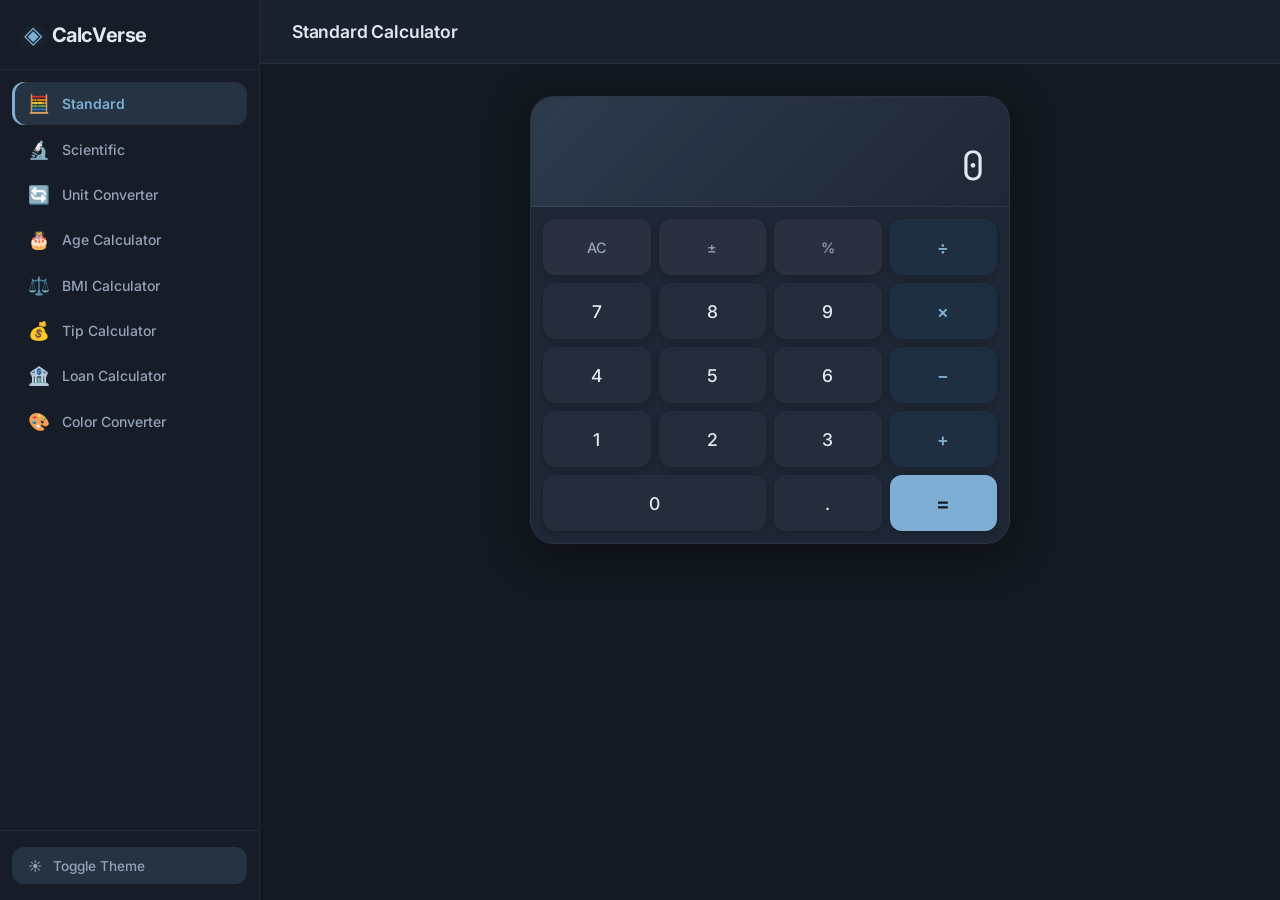
==== calculator/index.html @ cb75e1f7 "Organize source files into calculator folder" ====
<!DOCTYPE html>
<html lang="en" data-theme="dark">
<head>
  <meta charset="UTF-8">
  <meta name="viewport" content="width=device-width, initial-scale=1.0">
  <title>CalcVerse — All-in-One Calculator Suite</title>
  <meta name="description" content="A beautiful, calm-colored multi-tool calculator suite with 8 tools: Standard Calculator, Scientific, Unit Converter, Age Calculator, BMI, Tip Calculator, Loan Calculator, and Color Converter.">
  <link rel="preconnect" href="https://fonts.googleapis.com">
  <link rel="preconnect" href="https://fonts.gstatic.com" crossorigin>
  <link href="https://fonts.googleapis.com/css2?family=Inter:wght@300;400;500;600;700&family=JetBrains+Mono:wght@400;500;600&display=swap" rel="stylesheet">
  <link rel="stylesheet" href="style.css">
</head>
<body>
  <!-- ══════════════════════════════════════════════
       SIDEBAR NAVIGATION
  ══════════════════════════════════════════════ -->
  <aside class="sidebar" id="sidebar">
    <div class="sidebar-header">
      <div class="logo">
        <span class="logo-icon">◈</span>
        <span class="logo-text">CalcVerse</span>
      </div>
      <button class="sidebar-close" id="sidebar-close" aria-label="Close sidebar">✕</button>
    </div>
    <nav class="sidebar-nav">
      <button class="nav-btn active" data-tool="standard">
        <span class="nav-icon">🧮</span>
        <span class="nav-label">Standard</span>
      </button>
      <button class="nav-btn" data-tool="scientific">
        <span class="nav-icon">🔬</span>
        <span class="nav-label">Scientific</span>
      </button>
      <button class="nav-btn" data-tool="converter">
        <span class="nav-icon">🔄</span>
        <span class="nav-label">Unit Converter</span>
      </button>
      <button class="nav-btn" data-tool="age">
        <span class="nav-icon">🎂</span>
        <span class="nav-label">Age Calculator</span>
      </button>
      <button class="nav-btn" data-tool="bmi">
        <span class="nav-icon">⚖️</span>
        <span class="nav-label">BMI Calculator</span>
      </button>
      <button class="nav-btn" data-tool="tip">
        <span class="nav-icon">💰</span>
        <span class="nav-label">Tip Calculator</span>
      </button>
      <button class="nav-btn" data-tool="loan">
        <span class="nav-icon">🏦</span>
        <span class="nav-label">Loan Calculator</span>
      </button>
      <button class="nav-btn" data-tool="color">
        <span class="nav-icon">🎨</span>
        <span class="nav-label">Color Converter</span>
      </button>
    </nav>
    <div class="sidebar-footer">
      <button class="theme-toggle" id="theme-toggle" aria-label="Toggle theme">
        <span class="theme-icon-light">☀️</span>
        <span class="theme-icon-dark">🌙</span>
        <span class="theme-label">Toggle Theme</span>
      </button>
    </div>
  </aside>

  <!-- ══════════════════════════════════════════════
       MAIN CONTENT AREA
  ══════════════════════════════════════════════ -->
  <main class="main-content">
    <header class="topbar">
      <button class="hamburger" id="hamburger" aria-label="Open sidebar">
        <span></span><span></span><span></span>
      </button>
      <h1 class="topbar-title" id="topbar-title">Standard Calculator</h1>
      <div class="topbar-actions">
        <button class="theme-toggle-mobile" id="theme-toggle-mobile" aria-label="Toggle theme">🌙</button>
      </div>
    </header>

    <div class="tools-container">

      <!-- ─── STANDARD CALCULATOR ─── -->
      <section class="tool-panel active" id="tool-standard">
        <div class="calc-card">
          <div class="calc-display">
            <div class="calc-history" id="std-history"></div>
            <div class="calc-current" id="std-display">0</div>
          </div>
          <div class="calc-keypad">
            <button class="key key-fn" data-action="clear">AC</button>
            <button class="key key-fn" data-action="toggle-sign">±</button>
            <button class="key key-fn" data-action="percent">%</button>
            <button class="key key-op" data-action="÷">÷</button>

            <button class="key key-num" data-action="7">7</button>
            <button class="key key-num" data-action="8">8</button>
            <button class="key key-num" data-action="9">9</button>
            <button class="key key-op" data-action="×">×</button>

            <button class="key key-num" data-action="4">4</button>
            <button class="key key-num" data-action="5">5</button>
            <button class="key key-num" data-action="6">6</button>
            <button class="key key-op" data-action="-">−</button>

            <button class="key key-num" data-action="1">1</button>
            <button class="key key-num" data-action="2">2</button>
            <button class="key key-num" data-action="3">3</button>
            <button class="key key-op" data-action="+">+</button>

            <button class="key key-num key-wide" data-action="0">0</button>
            <button class="key key-num" data-action=".">.</button>
            <button class="key key-eq" data-action="=">=</button>
          </div>
        </div>
      </section>

      <!-- ─── SCIENTIFIC CALCULATOR ─── -->
      <section class="tool-panel" id="tool-scientific">
        <div class="calc-card calc-card-wide">
          <div class="calc-display">
            <div class="calc-history" id="sci-history"></div>
            <div class="calc-current" id="sci-display">0</div>
          </div>
          <div class="calc-keypad scientific-keypad">
            <button class="key key-sci" data-action="sin">sin</button>
            <button class="key key-sci" data-action="cos">cos</button>
            <button class="key key-sci" data-action="tan">tan</button>
            <button class="key key-sci" data-action="log">log</button>
            <button class="key key-sci" data-action="ln">ln</button>

            <button class="key key-sci" data-action="sqrt">√</button>
            <button class="key key-sci" data-action="pow">x²</button>
            <button class="key key-sci" data-action="cube">x³</button>
            <button class="key key-sci" data-action="pi">π</button>
            <button class="key key-sci" data-action="e">e</button>

            <button class="key key-sci" data-action="(">(</button>
            <button class="key key-sci" data-action=")">)</button>
            <button class="key key-fn" data-action="clear">AC</button>
            <button class="key key-fn" data-action="backspace">⌫</button>
            <button class="key key-op" data-action="÷">÷</button>

            <button class="key key-sci" data-action="fact">n!</button>
            <button class="key key-num" data-action="7">7</button>
            <button class="key key-num" data-action="8">8</button>
            <button class="key key-num" data-action="9">9</button>
            <button class="key key-op" data-action="×">×</button>

            <button class="key key-sci" data-action="inv">1/x</button>
            <button class="key key-num" data-action="4">4</button>
            <button class="key key-num" data-action="5">5</button>
            <button class="key key-num" data-action="6">6</button>
            <button class="key key-op" data-action="-">−</button>

            <button class="key key-sci" data-action="abs">|x|</button>
            <button class="key key-num" data-action="1">1</button>
            <button class="key key-num" data-action="2">2</button>
            <button class="key key-num" data-action="3">3</button>
            <button class="key key-op" data-action="+">+</button>

            <button class="key key-sci" data-action="exp">EXP</button>
            <button class="key key-num key-wide" data-action="0">0</button>
            <button class="key key-num" data-action=".">.</button>
            <button class="key key-eq" data-action="=">=</button>
          </div>
        </div>
      </section>

      <!-- ─── UNIT CONVERTER ─── -->
      <section class="tool-panel" id="tool-converter">
        <div class="form-card">
          <div class="form-group">
            <label class="form-label">Category</label>
            <select class="form-select" id="conv-category">
              <option value="temperature">🌡️ Temperature</option>
              <option value="length">📏 Length</option>
              <option value="weight">⚖️ Weight</option>
              <option value="speed">🚀 Speed</option>
              <option value="data">💾 Digital Storage</option>
            </select>
          </div>
          <div class="converter-row">
            <div class="converter-col">
              <label class="form-label">From</label>
              <input type="number" class="form-input" id="conv-from-val" value="1" step="any">
              <select class="form-select" id="conv-from-unit"></select>
            </div>
            <button class="swap-btn" id="conv-swap" aria-label="Swap units">⇄</button>
            <div class="converter-col">
              <label class="form-label">To</label>
              <input type="number" class="form-input" id="conv-to-val" readonly>
              <select class="form-select" id="conv-to-unit"></select>
            </div>
          </div>
          <div class="conv-formula" id="conv-formula"></div>
        </div>
      </section>

      <!-- ─── AGE CALCULATOR ─── -->
      <section class="tool-panel" id="tool-age">
        <div class="form-card">
          <div class="form-group">
            <label class="form-label">Your Date of Birth</label>
            <input type="date" class="form-input" id="age-dob">
          </div>
          <button class="form-btn" id="age-calc-btn">Calculate Age</button>
          <div class="result-cards" id="age-results" style="display:none">
            <div class="result-card">
              <span class="result-value" id="age-years">0</span>
              <span class="result-label">Years</span>
            </div>
            <div class="result-card">
              <span class="result-value" id="age-months">0</span>
              <span class="result-label">Months</span>
            </div>
            <div class="result-card">
              <span class="result-value" id="age-days">0</span>
              <span class="result-label">Days</span>
            </div>
            <div class="result-card accent">
              <span class="result-value" id="age-next-bday">0</span>
              <span class="result-label">Days until next birthday</span>
            </div>
          </div>
        </div>
      </section>

      <!-- ─── BMI CALCULATOR ─── -->
      <section class="tool-panel" id="tool-bmi">
        <div class="form-card">
          <div class="form-row">
            <div class="form-group">
              <label class="form-label">Height (cm)</label>
              <input type="number" class="form-input" id="bmi-height" value="170" min="50" max="300">
            </div>
            <div class="form-group">
              <label class="form-label">Weight (kg)</label>
              <input type="number" class="form-input" id="bmi-weight" value="70" min="10" max="500">
            </div>
          </div>
          <button class="form-btn" id="bmi-calc-btn">Calculate BMI</button>
          <div class="bmi-result" id="bmi-result" style="display:none">
            <div class="bmi-gauge">
              <div class="bmi-gauge-fill" id="bmi-gauge-fill"></div>
              <div class="bmi-gauge-needle" id="bmi-gauge-needle"></div>
            </div>
            <div class="bmi-labels">
              <span class="bmi-cat underweight">Underweight</span>
              <span class="bmi-cat normal">Normal</span>
              <span class="bmi-cat overweight">Overweight</span>
              <span class="bmi-cat obese">Obese</span>
            </div>
            <div class="bmi-value-display">
              <span class="bmi-number" id="bmi-number">0</span>
              <span class="bmi-status" id="bmi-status"></span>
            </div>
          </div>
        </div>
      </section>

      <!-- ─── TIP CALCULATOR ─── -->
      <section class="tool-panel" id="tool-tip">
        <div class="form-card">
          <div class="form-group">
            <label class="form-label">Bill Amount</label>
            <div class="input-with-prefix">
              <span class="input-prefix">$</span>
              <input type="number" class="form-input" id="tip-bill" value="50" min="0" step="0.01">
            </div>
          </div>
          <div class="form-group">
            <label class="form-label">Tip Percentage</label>
            <div class="tip-presets">
              <button class="tip-preset" data-tip="10">10%</button>
              <button class="tip-preset active" data-tip="15">15%</button>
              <button class="tip-preset" data-tip="18">18%</button>
              <button class="tip-preset" data-tip="20">20%</button>
              <button class="tip-preset" data-tip="25">25%</button>
            </div>
            <input type="range" class="form-range" id="tip-percent" min="0" max="50" value="15">
            <div class="range-value" id="tip-percent-label">15%</div>
          </div>
          <div class="form-group">
            <label class="form-label">Split Between</label>
            <div class="stepper">
              <button class="stepper-btn" id="tip-split-dec">−</button>
              <span class="stepper-value" id="tip-split">1</span>
              <button class="stepper-btn" id="tip-split-inc">+</button>
            </div>
          </div>
          <div class="tip-results">
            <div class="tip-result-row">
              <span>Tip Amount</span>
              <span class="tip-val" id="tip-amount">$7.50</span>
            </div>
            <div class="tip-result-row">
              <span>Total</span>
              <span class="tip-val" id="tip-total">$57.50</span>
            </div>
            <div class="tip-result-row highlight">
              <span>Per Person</span>
              <span class="tip-val" id="tip-per-person">$57.50</span>
            </div>
          </div>
        </div>
      </section>

      <!-- ─── LOAN CALCULATOR ─── -->
      <section class="tool-panel" id="tool-loan">
        <div class="form-card">
          <div class="form-group">
            <label class="form-label">Loan Amount</label>
            <div class="input-with-prefix">
              <span class="input-prefix">$</span>
              <input type="number" class="form-input" id="loan-amount" value="250000" min="0">
            </div>
          </div>
          <div class="form-row">
            <div class="form-group">
              <label class="form-label">Interest Rate (%)</label>
              <input type="number" class="form-input" id="loan-rate" value="6.5" min="0" max="100" step="0.1">
            </div>
            <div class="form-group">
              <label class="form-label">Term (Years)</label>
              <input type="number" class="form-input" id="loan-term" value="30" min="1" max="50">
            </div>
          </div>
          <button class="form-btn" id="loan-calc-btn">Calculate</button>
          <div class="loan-results" id="loan-results" style="display:none">
            <div class="result-cards">
              <div class="result-card">
                <span class="result-value" id="loan-monthly">$0</span>
                <span class="result-label">Monthly Payment</span>
              </div>
              <div class="result-card">
                <span class="result-value" id="loan-total-payment">$0</span>
                <span class="result-label">Total Payment</span>
              </div>
              <div class="result-card accent">
                <span class="result-value" id="loan-total-interest">$0</span>
                <span class="result-label">Total Interest</span>
              </div>
            </div>
            <div class="loan-chart">
              <div class="loan-bar">
                <div class="loan-bar-principal" id="loan-bar-principal"></div>
                <div class="loan-bar-interest" id="loan-bar-interest"></div>
              </div>
              <div class="loan-chart-legend">
                <span class="legend-item"><span class="legend-dot principal"></span>Principal</span>
                <span class="legend-item"><span class="legend-dot interest"></span>Interest</span>
              </div>
            </div>
          </div>
        </div>
      </section>

      <!-- ─── COLOR CONVERTER ─── -->
      <section class="tool-panel" id="tool-color">
        <div class="form-card">
          <div class="color-preview-box">
            <div class="color-preview" id="color-preview"></div>
          </div>
          <div class="form-group">
            <label class="form-label">HEX</label>
            <div class="input-with-prefix">
              <span class="input-prefix">#</span>
              <input type="text" class="form-input" id="color-hex" value="6C9BCF" maxlength="6" spellcheck="false">
            </div>
          </div>
          <div class="form-row triple">
            <div class="form-group">
              <label class="form-label">R</label>
              <input type="number" class="form-input" id="color-r" value="108" min="0" max="255">
            </div>
            <div class="form-group">
              <label class="form-label">G</label>
              <input type="number" class="form-input" id="color-g" value="155" min="0" max="255">
            </div>
            <div class="form-group">
              <label class="form-label">B</label>
              <input type="number" class="form-input" id="color-b" value="207" min="0" max="255">
            </div>
          </div>
          <div class="form-row triple">
            <div class="form-group">
              <label class="form-label">H</label>
              <input type="number" class="form-input" id="color-h" value="212" min="0" max="360">
            </div>
            <div class="form-group">
              <label class="form-label">S%</label>
              <input type="number" class="form-input" id="color-s" value="48" min="0" max="100">
            </div>
            <div class="form-group">
              <label class="form-label">L%</label>
              <input type="number" class="form-input" id="color-l" value="62" min="0" max="100">
            </div>
          </div>
          <button class="form-btn" id="color-copy-btn">📋 Copy All Values</button>
        </div>
      </section>

    </div>
  </main>

  <div class="overlay" id="overlay"></div>

  <script src="app.js"></script>
</body>
</html>
---- calculator/style.css ----
/* ═══════════════════════════════════════════════════════════
   CalcVerse — Calm & Cool Design System
   Color Palette: Ocean blues, sage greens, soft lavenders
   ═══════════════════════════════════════════════════════════ */

@import url('https://fonts.googleapis.com/css2?family=Inter:wght@300;400;500;600;700&family=JetBrains+Mono:wght@400;500;600&display=swap');

/* ─── CSS Custom Properties ─── */
:root {
  /* Calm Ocean Palette — Light */
  --bg-primary: #f0f4f8;
  --bg-secondary: #ffffff;
  --bg-card: #ffffff;
  --bg-sidebar: #e8eef4;
  --bg-input: #f5f8fb;

  --text-primary: #2d3748;
  --text-secondary: #718096;
  --text-muted: #a0aec0;

  --accent: #6C9BCF;
  --accent-hover: #5a89bd;
  --accent-soft: rgba(108, 155, 207, 0.12);
  --accent-glow: rgba(108, 155, 207, 0.25);

  --sage: #7FB685;
  --sage-soft: rgba(127, 182, 133, 0.12);
  --lavender: #9F8FCC;
  --lavender-soft: rgba(159, 143, 204, 0.12);
  --rose: #D4918E;
  --rose-soft: rgba(212, 145, 142, 0.12);
  --sand: #C9B88C;

  --key-num-bg: #f7f9fc;
  --key-num-hover: #ebf0f7;
  --key-op-bg: #e8eef4;
  --key-op-hover: #d8e2ed;
  --key-fn-bg: #dfe6ed;
  --key-fn-hover: #cdd6e0;
  --key-eq-bg: var(--accent);
  --key-eq-hover: var(--accent-hover);
  --key-eq-text: #ffffff;
  --key-sci-bg: #eae5f4;
  --key-sci-hover: #ddd6ec;

  --border: rgba(0, 0, 0, 0.06);
  --border-strong: rgba(0, 0, 0, 0.1);
  --shadow-sm: 0 1px 3px rgba(0,0,0,0.04), 0 1px 2px rgba(0,0,0,0.06);
  --shadow-md: 0 4px 14px rgba(0,0,0,0.06), 0 2px 6px rgba(0,0,0,0.04);
  --shadow-lg: 0 10px 40px rgba(0,0,0,0.08), 0 4px 12px rgba(0,0,0,0.04);
  --shadow-key: 0 2px 6px rgba(0,0,0,0.05);
  --shadow-key-active: inset 0 2px 4px rgba(0,0,0,0.08);

  --radius-sm: 8px;
  --radius-md: 12px;
  --radius-lg: 18px;
  --radius-xl: 24px;
  --radius-full: 50%;

  --sidebar-width: 260px;
  --topbar-height: 64px;
  --transition: 0.25s cubic-bezier(0.4, 0, 0.2, 1);
}

/* ─── Dark Theme ─── */
[data-theme="dark"] {
  --bg-primary: #131920;
  --bg-secondary: #1a2230;
  --bg-card: #1e2736;
  --bg-sidebar: #161d28;
  --bg-input: #232d3c;

  --text-primary: #e2e8f0;
  --text-secondary: #94a3b8;
  --text-muted: #64748b;

  --accent: #7EAED4;
  --accent-hover: #93bfdf;
  --accent-soft: rgba(126, 174, 212, 0.15);
  --accent-glow: rgba(126, 174, 212, 0.2);

  --sage: #8FC396;
  --sage-soft: rgba(143, 195, 150, 0.12);
  --lavender: #B0A0D9;
  --lavender-soft: rgba(176, 160, 217, 0.12);
  --rose: #DBA3A0;
  --rose-soft: rgba(219, 163, 160, 0.12);

  --key-num-bg: #232d3c;
  --key-num-hover: #2a3649;
  --key-op-bg: #1e2f42;
  --key-op-hover: #253a50;
  --key-fn-bg: #2a3040;
  --key-fn-hover: #353d4e;
  --key-eq-bg: var(--accent);
  --key-eq-hover: var(--accent-hover);
  --key-eq-text: #131920;
  --key-sci-bg: #2a2640;
  --key-sci-hover: #362f52;

  --border: rgba(255, 255, 255, 0.06);
  --border-strong: rgba(255, 255, 255, 0.1);
  --shadow-sm: 0 1px 3px rgba(0,0,0,0.2);
  --shadow-md: 0 4px 14px rgba(0,0,0,0.25);
  --shadow-lg: 0 10px 40px rgba(0,0,0,0.35);
  --shadow-key: 0 2px 6px rgba(0,0,0,0.2);
  --shadow-key-active: inset 0 2px 4px rgba(0,0,0,0.3);
}

/* ─── Reset & Base ─── */
*, *::before, *::after {
  margin: 0;
  padding: 0;
  box-sizing: border-box;
}

html {
  font-size: 16px;
  -webkit-font-smoothing: antialiased;
  -moz-osx-font-smoothing: grayscale;
}

body {
  font-family: 'Inter', -apple-system, BlinkMacSystemFont, sans-serif;
  background: var(--bg-primary);
  color: var(--text-primary);
  min-height: 100vh;
  display: flex;
  transition: background var(--transition), color var(--transition);
  overflow-x: hidden;
}

/* ═══════════════════════════════════════════════════════════
   SIDEBAR
   ═══════════════════════════════════════════════════════════ */
.sidebar {
  position: fixed;
  left: 0;
  top: 0;
  width: var(--sidebar-width);
  height: 100vh;
  background: var(--bg-sidebar);
  border-right: 1px solid var(--border);
  display: flex;
  flex-direction: column;
  z-index: 100;
  transition: transform var(--transition), background var(--transition);
}

.sidebar-header {
  padding: 1.25rem 1.5rem;
  display: flex;
  align-items: center;
  justify-content: space-between;
  border-bottom: 1px solid var(--border);
}

.logo {
  display: flex;
  align-items: center;
  gap: 0.6rem;
}

.logo-icon {
  font-size: 1.5rem;
  color: var(--accent);
  filter: drop-shadow(0 0 6px var(--accent-glow));
}

.logo-text {
  font-size: 1.25rem;
  font-weight: 700;
  color: var(--text-primary);
  letter-spacing: -0.02em;
}

.sidebar-close {
  display: none;
  background: none;
  border: none;
  color: var(--text-muted);
  font-size: 1.25rem;
  cursor: pointer;
  padding: 0.25rem;
  border-radius: var(--radius-sm);
  transition: color var(--transition);
}
.sidebar-close:hover { color: var(--text-primary); }

.sidebar-nav {
  flex: 1;
  padding: 0.75rem;
  overflow-y: auto;
  display: flex;
  flex-direction: column;
  gap: 2px;
}

.nav-btn {
  display: flex;
  align-items: center;
  gap: 0.75rem;
  width: 100%;
  padding: 0.7rem 1rem;
  border: none;
  border-radius: var(--radius-md);
  background: transparent;
  color: var(--text-secondary);
  font-family: inherit;
  font-size: 0.875rem;
  font-weight: 500;
  cursor: pointer;
  transition: all var(--transition);
  text-align: left;
}

.nav-btn:hover {
  background: var(--accent-soft);
  color: var(--text-primary);
}

.nav-btn.active {
  background: var(--accent-soft);
  color: var(--accent);
  font-weight: 600;
  box-shadow: inset 3px 0 0 var(--accent);
}

.nav-icon { font-size: 1.1rem; }

.sidebar-footer {
  padding: 1rem 0.75rem;
  border-top: 1px solid var(--border);
}

.theme-toggle {
  display: flex;
  align-items: center;
  gap: 0.6rem;
  width: 100%;
  padding: 0.65rem 1rem;
  border: none;
  border-radius: var(--radius-md);
  background: var(--accent-soft);
  color: var(--text-secondary);
  font-family: inherit;
  font-size: 0.85rem;
  font-weight: 500;
  cursor: pointer;
  transition: all var(--transition);
}
.theme-toggle:hover {
  background: var(--accent);
  color: var(--key-eq-text);
}

/* In dark mode: show sun (to switch to light), hide moon */
[data-theme="dark"] .theme-icon-dark { display: none; }
[data-theme="dark"] .theme-icon-light { display: inline; }
/* In light mode: show moon (to switch to dark), hide sun */
[data-theme="light"] .theme-icon-light { display: none; }
[data-theme="light"] .theme-icon-dark { display: inline; }

/* ═══════════════════════════════════════════════════════════
   MAIN CONTENT
   ═══════════════════════════════════════════════════════════ */
.main-content {
  margin-left: var(--sidebar-width);
  flex: 1;
  min-height: 100vh;
  display: flex;
  flex-direction: column;
  transition: margin var(--transition);
}

.topbar {
  position: sticky;
  top: 0;
  height: var(--topbar-height);
  display: flex;
  align-items: center;
  padding: 0 2rem;
  background: var(--bg-secondary);
  border-bottom: 1px solid var(--border);
  backdrop-filter: blur(12px);
  z-index: 50;
  transition: background var(--transition);
}

.hamburger {
  display: none;
  flex-direction: column;
  gap: 4px;
  background: none;
  border: none;
  cursor: pointer;
  padding: 0.5rem;
  margin-right: 0.75rem;
}
.hamburger span {
  width: 20px;
  height: 2px;
  background: var(--text-primary);
  border-radius: 2px;
  transition: background var(--transition);
}

.topbar-title {
  font-size: 1.1rem;
  font-weight: 600;
  color: var(--text-primary);
  letter-spacing: -0.01em;
}

.topbar-actions {
  margin-left: auto;
}

.theme-toggle-mobile {
  display: none;
  background: none;
  border: none;
  font-size: 1.25rem;
  cursor: pointer;
  padding: 0.4rem;
  border-radius: var(--radius-sm);
}

.tools-container {
  flex: 1;
  display: flex;
  align-items: flex-start;
  justify-content: center;
  padding: 2rem;
}

/* ═══════════════════════════════════════════════════════════
   TOOL PANELS
   ═══════════════════════════════════════════════════════════ */
.tool-panel {
  display: none;
  width: 100%;
  max-width: 480px;
  animation: fadeSlideIn 0.35s ease;
}
.tool-panel.active { display: block; }

@keyframes fadeSlideIn {
  from { opacity: 0; transform: translateY(12px); }
  to   { opacity: 1; transform: translateY(0); }
}

/* ═══════════════════════════════════════════════════════════
   CALCULATOR CARD (Standard + Scientific)
   ═══════════════════════════════════════════════════════════ */
.calc-card {
  background: var(--bg-card);
  border-radius: var(--radius-xl);
  box-shadow: var(--shadow-lg);
  overflow: hidden;
  border: 1px solid var(--border);
  transition: background var(--transition), border var(--transition);
}

.calc-card-wide {
  max-width: 540px;
}

.calc-display {
  padding: 1.75rem 1.5rem 1rem;
  min-height: 110px;
  display: flex;
  flex-direction: column;
  justify-content: flex-end;
  align-items: flex-end;
  background: linear-gradient(135deg, var(--accent-soft), transparent);
  border-bottom: 1px solid var(--border);
}

.calc-history {
  font-size: 0.85rem;
  color: var(--text-muted);
  min-height: 1.2em;
  font-family: 'JetBrains Mono', monospace;
  word-break: break-all;
  text-align: right;
}

.calc-current {
  font-size: 2.5rem;
  font-weight: 300;
  color: var(--text-primary);
  font-family: 'JetBrains Mono', monospace;
  line-height: 1.2;
  word-break: break-all;
  text-align: right;
  transition: color var(--transition);
}

.calc-keypad {
  display: grid;
  grid-template-columns: repeat(4, 1fr);
  gap: 8px;
  padding: 12px;
}

.scientific-keypad {
  grid-template-columns: repeat(5, 1fr);
  gap: 6px;
  padding: 10px;
}

/* ─── Keys ─── */
.key {
  display: flex;
  align-items: center;
  justify-content: center;
  height: 56px;
  border: none;
  border-radius: var(--radius-md);
  font-family: 'Inter', sans-serif;
  font-size: 1.1rem;
  font-weight: 500;
  cursor: pointer;
  transition: all 0.15s ease;
  box-shadow: var(--shadow-key);
  user-select: none;
  -webkit-tap-highlight-color: transparent;
}

.key:active {
  transform: scale(0.95);
  box-shadow: var(--shadow-key-active);
}

.key-num {
  background: var(--key-num-bg);
  color: var(--text-primary);
}
.key-num:hover { background: var(--key-num-hover); }

.key-op {
  background: var(--key-op-bg);
  color: var(--accent);
  font-weight: 600;
}
.key-op:hover { background: var(--key-op-hover); }

.key-fn {
  background: var(--key-fn-bg);
  color: var(--text-secondary);
  font-size: 0.9rem;
}
.key-fn:hover { background: var(--key-fn-hover); }

.key-eq {
  background: var(--key-eq-bg);
  color: var(--key-eq-text);
  font-weight: 600;
  font-size: 1.3rem;
}
.key-eq:hover { background: var(--key-eq-hover); }

.key-sci {
  background: var(--key-sci-bg);
  color: var(--lavender);
  font-size: 0.8rem;
  font-weight: 600;
}
.key-sci:hover { background: var(--key-sci-hover); }

.key-wide {
  grid-column: span 2;
}

.scientific-keypad .key {
  height: 48px;
  font-size: 0.85rem;
}
.scientific-keypad .key-num { font-size: 1rem; }

/* ═══════════════════════════════════════════════════════════
   FORM CARDS (All utility tools)
   ═══════════════════════════════════════════════════════════ */
.form-card {
  background: var(--bg-card);
  border-radius: var(--radius-xl);
  box-shadow: var(--shadow-lg);
  padding: 1.75rem;
  border: 1px solid var(--border);
  transition: background var(--transition), border var(--transition);
}

.form-group {
  margin-bottom: 1.25rem;
}

.form-label {
  display: block;
  font-size: 0.8rem;
  font-weight: 600;
  color: var(--text-secondary);
  text-transform: uppercase;
  letter-spacing: 0.05em;
  margin-bottom: 0.5rem;
}

.form-input {
  width: 100%;
  padding: 0.75rem 1rem;
  border: 1.5px solid var(--border-strong);
  border-radius: var(--radius-md);
  background: var(--bg-input);
  color: var(--text-primary);
  font-family: 'JetBrains Mono', monospace;
  font-size: 1rem;
  transition: all var(--transition);
  outline: none;
}
.form-input:focus {
  border-color: var(--accent);
  box-shadow: 0 0 0 3px var(--accent-soft);
}
.form-input[readonly] {
  cursor: default;
  opacity: 0.85;
}

.form-select {
  width: 100%;
  padding: 0.75rem 1rem;
  border: 1.5px solid var(--border-strong);
  border-radius: var(--radius-md);
  background: var(--bg-input);
  color: var(--text-primary);
  font-family: inherit;
  font-size: 0.95rem;
  cursor: pointer;
  outline: none;
  transition: all var(--transition);
  appearance: none;
  background-image: url("data:image/svg+xml,%3Csvg xmlns='http://www.w3.org/2000/svg' width='12' height='12' viewBox='0 0 24 24' fill='none' stroke='%23718096' stroke-width='2' stroke-linecap='round' stroke-linejoin='round'%3E%3Cpolyline points='6 9 12 15 18 9'%3E%3C/polyline%3E%3C/svg%3E");
  background-repeat: no-repeat;
  background-position: right 12px center;
  padding-right: 2.5rem;
}
.form-select:focus {
  border-color: var(--accent);
  box-shadow: 0 0 0 3px var(--accent-soft);
}

.form-btn {
  width: 100%;
  padding: 0.85rem;
  border: none;
  border-radius: var(--radius-md);
  background: var(--accent);
  color: var(--key-eq-text);
  font-family: inherit;
  font-size: 0.95rem;
  font-weight: 600;
  cursor: pointer;
  transition: all var(--transition);
  margin-bottom: 1.25rem;
}
.form-btn:hover {
  background: var(--accent-hover);
  transform: translateY(-1px);
  box-shadow: 0 4px 14px var(--accent-glow);
}
.form-btn:active {
  transform: translateY(0);
}

.form-row {
  display: grid;
  grid-template-columns: 1fr 1fr;
  gap: 1rem;
}
.form-row.triple {
  grid-template-columns: 1fr 1fr 1fr;
}

.input-with-prefix {
  position: relative;
}
.input-prefix {
  position: absolute;
  left: 1rem;
  top: 50%;
  transform: translateY(-50%);
  color: var(--text-muted);
  font-weight: 600;
  font-family: 'JetBrains Mono', monospace;
}
.input-with-prefix .form-input {
  padding-left: 2rem;
}

/* ─── Converter ─── */
.converter-row {
  display: flex;
  align-items: flex-end;
  gap: 0.5rem;
  margin-bottom: 1.25rem;
}
.converter-col { flex: 1; }
.swap-btn {
  width: 42px;
  height: 42px;
  border: 1.5px solid var(--border-strong);
  border-radius: var(--radius-full);
  background: var(--bg-input);
  color: var(--accent);
  font-size: 1.2rem;
  cursor: pointer;
  display: flex;
  align-items: center;
  justify-content: center;
  flex-shrink: 0;
  margin-bottom: 0.3rem;
  transition: all var(--transition);
}
.swap-btn:hover {
  background: var(--accent);
  color: var(--key-eq-text);
  transform: rotate(180deg);
}

.conv-formula {
  padding: 0.85rem 1rem;
  background: var(--accent-soft);
  border-radius: var(--radius-md);
  font-size: 0.85rem;
  color: var(--text-secondary);
  font-family: 'JetBrains Mono', monospace;
  text-align: center;
  min-height: 2.5em;
}

/* ─── Result Cards ─── */
.result-cards {
  display: grid;
  grid-template-columns: repeat(auto-fit, minmax(120px, 1fr));
  gap: 0.75rem;
}

.result-card {
  background: var(--bg-input);
  border-radius: var(--radius-md);
  padding: 1.1rem 0.85rem;
  text-align: center;
  border: 1px solid var(--border);
  transition: all var(--transition);
}
.result-card:hover {
  transform: translateY(-2px);
  box-shadow: var(--shadow-md);
}
.result-card.accent {
  background: var(--accent-soft);
  border-color: var(--accent);
}
.result-value {
  display: block;
  font-size: 1.6rem;
  font-weight: 700;
  color: var(--text-primary);
  font-family: 'JetBrains Mono', monospace;
  line-height: 1.2;
}
.result-card.accent .result-value {
  color: var(--accent);
}
.result-label {
  display: block;
  font-size: 0.7rem;
  font-weight: 600;
  text-transform: uppercase;
  letter-spacing: 0.05em;
  color: var(--text-muted);
  margin-top: 0.4rem;
}

/* ─── BMI Gauge ─── */
.bmi-result { margin-top: 0.5rem; }
.bmi-gauge {
  position: relative;
  width: 100%;
  height: 14px;
  border-radius: 7px;
  background: linear-gradient(90deg, var(--accent) 0%, var(--sage) 35%, var(--sand) 65%, var(--rose) 100%);
  margin-bottom: 0.5rem;
  overflow: visible;
}
.bmi-gauge-needle {
  position: absolute;
  top: -4px;
  width: 6px;
  height: 22px;
  background: var(--text-primary);
  border-radius: 3px;
  transition: left 0.5s cubic-bezier(0.34, 1.56, 0.64, 1);
  box-shadow: 0 2px 6px rgba(0,0,0,0.2);
}
.bmi-labels {
  display: flex;
  justify-content: space-between;
  margin-bottom: 1rem;
}
.bmi-cat {
  font-size: 0.65rem;
  font-weight: 600;
  text-transform: uppercase;
  letter-spacing: 0.03em;
  color: var(--text-muted);
}
.bmi-value-display {
  text-align: center;
  padding: 1rem;
  background: var(--bg-input);
  border-radius: var(--radius-md);
  border: 1px solid var(--border);
}
.bmi-number {
  font-size: 2.5rem;
  font-weight: 700;
  font-family: 'JetBrains Mono', monospace;
  color: var(--accent);
}
.bmi-status {
  display: block;
  font-size: 0.85rem;
  font-weight: 600;
  color: var(--text-secondary);
  margin-top: 0.25rem;
}

/* ─── Tip Calculator ─── */
.tip-presets {
  display: flex;
  gap: 6px;
  margin-bottom: 0.75rem;
  flex-wrap: wrap;
}
.tip-preset {
  flex: 1;
  min-width: 50px;
  padding: 0.55rem 0.5rem;
  border: 1.5px solid var(--border-strong);
  border-radius: var(--radius-sm);
  background: var(--bg-input);
  color: var(--text-secondary);
  font-family: inherit;
  font-size: 0.8rem;
  font-weight: 600;
  cursor: pointer;
  transition: all var(--transition);
}
.tip-preset:hover {
  border-color: var(--accent);
  color: var(--accent);
}
.tip-preset.active {
  background: var(--accent);
  border-color: var(--accent);
  color: var(--key-eq-text);
}

.form-range {
  width: 100%;
  -webkit-appearance: none;
  appearance: none;
  height: 6px;
  border-radius: 3px;
  background: var(--bg-input);
  outline: none;
  margin-bottom: 0.25rem;
}
.form-range::-webkit-slider-thumb {
  -webkit-appearance: none;
  width: 20px;
  height: 20px;
  border-radius: 50%;
  background: var(--accent);
  cursor: pointer;
  box-shadow: 0 2px 6px var(--accent-glow);
}
.form-range::-moz-range-thumb {
  width: 20px;
  height: 20px;
  border-radius: 50%;
  background: var(--accent);
  cursor: pointer;
  border: none;
}
.range-value {
  text-align: center;
  font-size: 0.8rem;
  color: var(--text-muted);
  font-weight: 600;
}

.stepper {
  display: flex;
  align-items: center;
  gap: 1rem;
  justify-content: center;
}
.stepper-btn {
  width: 40px;
  height: 40px;
  border: 1.5px solid var(--border-strong);
  border-radius: var(--radius-full);
  background: var(--bg-input);
  color: var(--accent);
  font-size: 1.2rem;
  font-weight: 600;
  cursor: pointer;
  display: flex;
  align-items: center;
  justify-content: center;
  transition: all var(--transition);
}
.stepper-btn:hover {
  background: var(--accent);
  color: var(--key-eq-text);
  border-color: var(--accent);
}
.stepper-value {
  font-size: 1.5rem;
  font-weight: 700;
  color: var(--text-primary);
  min-width: 2rem;
  text-align: center;
  font-family: 'JetBrains Mono', monospace;
}

.tip-results {
  margin-top: 1.25rem;
  border-top: 1px solid var(--border);
  padding-top: 1rem;
}
.tip-result-row {
  display: flex;
  justify-content: space-between;
  align-items: center;
  padding: 0.65rem 0;
  font-size: 0.95rem;
  color: var(--text-secondary);
}
.tip-result-row.highlight {
  color: var(--text-primary);
  font-weight: 600;
  font-size: 1.1rem;
  padding-top: 0.75rem;
  border-top: 1px dashed var(--border);
}
.tip-val {
  font-family: 'JetBrains Mono', monospace;
  font-weight: 600;
  color: var(--text-primary);
}
.tip-result-row.highlight .tip-val {
  color: var(--accent);
  font-size: 1.2rem;
}

/* ─── Loan Chart ─── */
.loan-chart {
  margin-top: 1.25rem;
}
.loan-bar {
  display: flex;
  height: 16px;
  border-radius: 8px;
  overflow: hidden;
  margin-bottom: 0.5rem;
}
.loan-bar-principal {
  background: var(--accent);
  transition: width 0.5s ease;
}
.loan-bar-interest {
  background: var(--rose);
  transition: width 0.5s ease;
}
.loan-chart-legend {
  display: flex;
  gap: 1.5rem;
  justify-content: center;
}
.legend-item {
  display: flex;
  align-items: center;
  gap: 0.4rem;
  font-size: 0.75rem;
  color: var(--text-muted);
  font-weight: 500;
}
.legend-dot {
  width: 10px;
  height: 10px;
  border-radius: 50%;
}
.legend-dot.principal { background: var(--accent); }
.legend-dot.interest { background: var(--rose); }

/* ─── Color Converter ─── */
.color-preview-box {
  margin-bottom: 1.25rem;
}
.color-preview {
  width: 100%;
  height: 100px;
  border-radius: var(--radius-lg);
  background: #6C9BCF;
  transition: background 0.2s ease;
  box-shadow: var(--shadow-md);
  border: 3px solid var(--border);
}

/* ═══════════════════════════════════════════════════════════
   OVERLAY (mobile sidebar)
   ═══════════════════════════════════════════════════════════ */
.overlay {
  position: fixed;
  inset: 0;
  background: rgba(0,0,0,0.4);
  backdrop-filter: blur(4px);
  z-index: 90;
  opacity: 0;
  pointer-events: none;
  transition: opacity var(--transition);
}
.overlay.active {
  opacity: 1;
  pointer-events: auto;
}

/* ═══════════════════════════════════════════════════════════
   RESPONSIVE
   ═══════════════════════════════════════════════════════════ */
@media (max-width: 768px) {
  .sidebar {
    transform: translateX(-100%);
  }
  .sidebar.open {
    transform: translateX(0);
  }
  .sidebar-close { display: block; }
  .hamburger { display: flex; }
  .theme-toggle-mobile { display: block; }

  .main-content {
    margin-left: 0;
  }

  .topbar {
    padding: 0 1rem;
  }

  .tools-container {
    padding: 1rem;
  }

  .calc-current {
    font-size: 2rem;
  }

  .key {
    height: 50px;
    font-size: 1rem;
  }

  .scientific-keypad .key {
    height: 42px;
    font-size: 0.75rem;
  }

  .result-cards {
    grid-template-columns: 1fr 1fr;
  }

  .form-row {
    grid-template-columns: 1fr;
  }
  .form-row.triple {
    grid-template-columns: 1fr 1fr 1fr;
  }
}

@media (max-width: 400px) {
  .calc-keypad { gap: 5px; padding: 8px; }
  .key { height: 46px; font-size: 0.95rem; }
  .scientific-keypad .key { height: 38px; font-size: 0.7rem; }
  .form-card { padding: 1.25rem; }
}

/* ─── Scrollbar ─── */
::-webkit-scrollbar { width: 6px; }
::-webkit-scrollbar-track { background: transparent; }
::-webkit-scrollbar-thumb {
  background: var(--text-muted);
  border-radius: 3px;
}
::-webkit-scrollbar-thumb:hover {
  background: var(--text-secondary);
}

/* ─── Selection ─── */
::selection {
  background: var(--accent-soft);
  color: var(--accent);
}
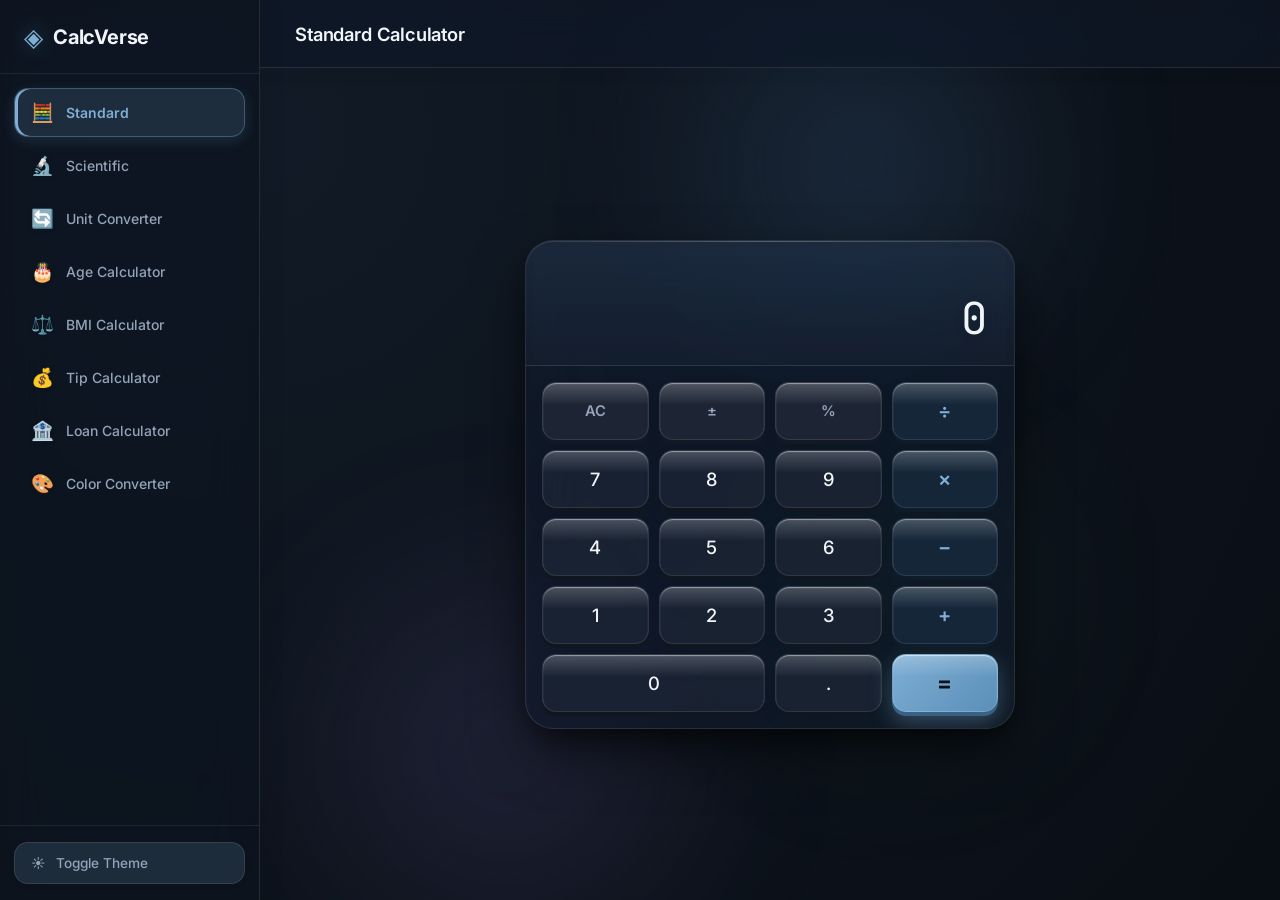
==== commit 4b89f9bb: "Enhance UI with modern 3D glassmorphism, backdrop blur and tactile depth" ====
--- a/calculator/index.html
+++ b/calculator/index.html
@@ -11,6 +11,11 @@
   <link rel="stylesheet" href="style.css">
 </head>
 <body>
+  <!-- Ambient 3D Glowing Orbs for Glassmorphism Depth -->
+  <div class="ambient-glow orb-1" aria-hidden="true"></div>
+  <div class="ambient-glow orb-2" aria-hidden="true"></div>
+  <div class="ambient-glow orb-3" aria-hidden="true"></div>
+
   <!-- ══════════════════════════════════════════════
        SIDEBAR NAVIGATION
   ══════════════════════════════════════════════ -->
--- a/calculator/style.css
+++ b/calculator/style.css
@@ -1,110 +1,142 @@
 /* ═══════════════════════════════════════════════════════════
-   CalcVerse — Calm & Cool Design System
-   Color Palette: Ocean blues, sage greens, soft lavenders
+   CalcVerse — Calm & Cool 3D Glassmorphism Design System
+   Aesthetic: Blurred translucent glass, 3D tactile elevation,
+   calm ocean/lavender/mint ambient glow.
    ═══════════════════════════════════════════════════════════ */
 
 @import url('https://fonts.googleapis.com/css2?family=Inter:wght@300;400;500;600;700&family=JetBrains+Mono:wght@400;500;600&display=swap');
 
 /* ─── CSS Custom Properties ─── */
 :root {
-  /* Calm Ocean Palette — Light */
-  --bg-primary: #f0f4f8;
-  --bg-secondary: #ffffff;
-  --bg-card: #ffffff;
-  --bg-sidebar: #e8eef4;
-  --bg-input: #f5f8fb;
-
-  --text-primary: #2d3748;
-  --text-secondary: #718096;
-  --text-muted: #a0aec0;
-
-  --accent: #6C9BCF;
-  --accent-hover: #5a89bd;
-  --accent-soft: rgba(108, 155, 207, 0.12);
-  --accent-glow: rgba(108, 155, 207, 0.25);
-
-  --sage: #7FB685;
-  --sage-soft: rgba(127, 182, 133, 0.12);
-  --lavender: #9F8FCC;
-  --lavender-soft: rgba(159, 143, 204, 0.12);
-  --rose: #D4918E;
-  --rose-soft: rgba(212, 145, 142, 0.12);
-  --sand: #C9B88C;
-
-  --key-num-bg: #f7f9fc;
-  --key-num-hover: #ebf0f7;
-  --key-op-bg: #e8eef4;
-  --key-op-hover: #d8e2ed;
-  --key-fn-bg: #dfe6ed;
-  --key-fn-hover: #cdd6e0;
-  --key-eq-bg: var(--accent);
-  --key-eq-hover: var(--accent-hover);
+  /* Calm Ocean Palette — Light Glass */
+  --bg-primary: #e6eef8;
+  --bg-gradient: radial-gradient(circle at 15% 20%, #d8e5f8 0%, #ebf2fa 50%, #e0ecf8 100%);
+  --bg-card: rgba(255, 255, 255, 0.62);
+  --bg-sidebar: rgba(240, 245, 252, 0.72);
+  --bg-topbar: rgba(255, 255, 255, 0.65);
+  --bg-input: rgba(245, 249, 255, 0.75);
+
+  --glass-border: rgba(255, 255, 255, 0.75);
+  --glass-border-subtle: rgba(108, 155, 207, 0.18);
+  --glass-highlight: rgba(255, 255, 255, 0.9);
+
+  --text-primary: #1e293b;
+  --text-secondary: #566981;
+  --text-muted: #8b9eb5;
+
+  --accent: #558cc7;
+  --accent-hover: #437ab5;
+  --accent-soft: rgba(85, 140, 199, 0.14);
+  --accent-glow: rgba(85, 140, 199, 0.35);
+
+  --sage: #66a877;
+  --sage-soft: rgba(102, 168, 119, 0.14);
+  --lavender: #8f7bc2;
+  --lavender-soft: rgba(143, 123, 194, 0.14);
+  --rose: #cf7c79;
+  --rose-soft: rgba(207, 124, 121, 0.14);
+  --sand: #baa675;
+
+  /* 3D Button Shadows (Light) */
+  --key-num-bg: rgba(255, 255, 255, 0.78);
+  --key-num-hover: rgba(255, 255, 255, 0.95);
+  --key-num-3d: #c5d4e4;
+
+  --key-op-bg: rgba(230, 240, 252, 0.85);
+  --key-op-hover: rgba(216, 232, 250, 0.95);
+  --key-op-3d: #b3cbe3;
+
+  --key-fn-bg: rgba(225, 233, 243, 0.85);
+  --key-fn-hover: rgba(212, 223, 236, 0.95);
+  --key-fn-3d: #b0c2d6;
+
+  --key-eq-bg: linear-gradient(135deg, #6ba1db 0%, #4a84c4 100%);
+  --key-eq-hover: linear-gradient(135deg, #7bb0ea 0%, #558ecf 100%);
   --key-eq-text: #ffffff;
-  --key-sci-bg: #eae5f4;
-  --key-sci-hover: #ddd6ec;
-
-  --border: rgba(0, 0, 0, 0.06);
-  --border-strong: rgba(0, 0, 0, 0.1);
-  --shadow-sm: 0 1px 3px rgba(0,0,0,0.04), 0 1px 2px rgba(0,0,0,0.06);
-  --shadow-md: 0 4px 14px rgba(0,0,0,0.06), 0 2px 6px rgba(0,0,0,0.04);
-  --shadow-lg: 0 10px 40px rgba(0,0,0,0.08), 0 4px 12px rgba(0,0,0,0.04);
-  --shadow-key: 0 2px 6px rgba(0,0,0,0.05);
-  --shadow-key-active: inset 0 2px 4px rgba(0,0,0,0.08);
-
-  --radius-sm: 8px;
-  --radius-md: 12px;
-  --radius-lg: 18px;
-  --radius-xl: 24px;
+  --key-eq-3d: #33679e;
+
+  --key-sci-bg: rgba(238, 234, 250, 0.85);
+  --key-sci-hover: rgba(227, 221, 246, 0.95);
+  --key-sci-3d: #c4bae3;
+
+  /* Ambient Glass Shadows */
+  --border: rgba(255, 255, 255, 0.55);
+  --border-strong: rgba(108, 155, 207, 0.25);
+  --shadow-sm: 0 2px 6px rgba(45, 62, 80, 0.05);
+  --shadow-md: 0 8px 24px rgba(45, 62, 80, 0.08);
+  --shadow-3d-card: 0 24px 50px -10px rgba(40, 65, 95, 0.16),
+                    0 10px 20px -5px rgba(40, 65, 95, 0.08),
+                    inset 0 1px 1px rgba(255, 255, 255, 0.9);
+
+  --radius-sm: 10px;
+  --radius-md: 14px;
+  --radius-lg: 20px;
+  --radius-xl: 28px;
   --radius-full: 50%;
 
   --sidebar-width: 260px;
-  --topbar-height: 64px;
-  --transition: 0.25s cubic-bezier(0.4, 0, 0.2, 1);
-}
-
-/* ─── Dark Theme ─── */
+  --topbar-height: 68px;
+  --transition: 0.25s cubic-bezier(0.16, 1, 0.3, 1);
+}
+
+/* ─── Dark Theme (Deep Blue Glass & Neon Calm Glow) ─── */
 [data-theme="dark"] {
-  --bg-primary: #131920;
-  --bg-secondary: #1a2230;
-  --bg-card: #1e2736;
-  --bg-sidebar: #161d28;
-  --bg-input: #232d3c;
-
-  --text-primary: #e2e8f0;
+  --bg-primary: #0d131b;
+  --bg-gradient: radial-gradient(circle at 20% 15%, #111a26 0%, #0d131b 60%, #090e15 100%);
+  --bg-card: rgba(19, 27, 40, 0.65);
+  --bg-sidebar: rgba(14, 20, 30, 0.75);
+  --bg-topbar: rgba(16, 24, 36, 0.7);
+  --bg-input: rgba(12, 18, 28, 0.75);
+
+  --glass-border: rgba(255, 255, 255, 0.1);
+  --glass-border-subtle: rgba(126, 174, 212, 0.12);
+  --glass-highlight: rgba(255, 255, 255, 0.18);
+
+  --text-primary: #f1f5f9;
   --text-secondary: #94a3b8;
-  --text-muted: #64748b;
+  --text-muted: #627287;
 
   --accent: #7EAED4;
-  --accent-hover: #93bfdf;
-  --accent-soft: rgba(126, 174, 212, 0.15);
-  --accent-glow: rgba(126, 174, 212, 0.2);
-
-  --sage: #8FC396;
-  --sage-soft: rgba(143, 195, 150, 0.12);
-  --lavender: #B0A0D9;
-  --lavender-soft: rgba(176, 160, 217, 0.12);
-  --rose: #DBA3A0;
-  --rose-soft: rgba(219, 163, 160, 0.12);
-
-  --key-num-bg: #232d3c;
-  --key-num-hover: #2a3649;
-  --key-op-bg: #1e2f42;
-  --key-op-hover: #253a50;
-  --key-fn-bg: #2a3040;
-  --key-fn-hover: #353d4e;
-  --key-eq-bg: var(--accent);
-  --key-eq-hover: var(--accent-hover);
-  --key-eq-text: #131920;
-  --key-sci-bg: #2a2640;
-  --key-sci-hover: #362f52;
-
-  --border: rgba(255, 255, 255, 0.06);
-  --border-strong: rgba(255, 255, 255, 0.1);
-  --shadow-sm: 0 1px 3px rgba(0,0,0,0.2);
-  --shadow-md: 0 4px 14px rgba(0,0,0,0.25);
-  --shadow-lg: 0 10px 40px rgba(0,0,0,0.35);
-  --shadow-key: 0 2px 6px rgba(0,0,0,0.2);
-  --shadow-key-active: inset 0 2px 4px rgba(0,0,0,0.3);
+  --accent-hover: #96c2e5;
+  --accent-soft: rgba(126, 174, 212, 0.16);
+  --accent-glow: rgba(126, 174, 212, 0.35);
+
+  --sage: #8fc599;
+  --sage-soft: rgba(143, 197, 153, 0.15);
+  --lavender: #b3a2de;
+  --lavender-soft: rgba(179, 162, 222, 0.15);
+  --rose: #dda2a0;
+  --rose-soft: rgba(221, 162, 160, 0.15);
+
+  /* 3D Button Shadows (Dark) */
+  --key-num-bg: rgba(28, 38, 54, 0.75);
+  --key-num-hover: rgba(36, 49, 69, 0.9);
+  --key-num-3d: #101620;
+
+  --key-op-bg: rgba(24, 42, 62, 0.85);
+  --key-op-hover: rgba(31, 55, 82, 0.95);
+  --key-op-3d: #0e1c2a;
+
+  --key-fn-bg: rgba(33, 41, 56, 0.85);
+  --key-fn-hover: rgba(43, 53, 72, 0.95);
+  --key-fn-3d: #131924;
+
+  --key-eq-bg: linear-gradient(135deg, #7EAED4 0%, #5b8fb9 100%);
+  --key-eq-hover: linear-gradient(135deg, #92bfdf 0%, #6da1cc 100%);
+  --key-eq-text: #0b1118;
+  --key-eq-3d: #386284;
+
+  --key-sci-bg: rgba(38, 34, 58, 0.8);
+  --key-sci-hover: rgba(50, 44, 76, 0.95);
+  --key-sci-3d: #171426;
+
+  --border: rgba(255, 255, 255, 0.08);
+  --border-strong: rgba(255, 255, 255, 0.14);
+  --shadow-sm: 0 2px 6px rgba(0,0,0,0.3);
+  --shadow-md: 0 8px 24px rgba(0,0,0,0.4);
+  --shadow-3d-card: 0 25px 60px -10px rgba(0, 0, 0, 0.65),
+                    0 12px 25px -5px rgba(0, 0, 0, 0.4),
+                    inset 0 1px 1px rgba(255, 255, 255, 0.12);
 }
 
 /* ─── Reset & Base ─── */
@@ -122,16 +154,83 @@
 
 body {
   font-family: 'Inter', -apple-system, BlinkMacSystemFont, sans-serif;
-  background: var(--bg-primary);
+  background: var(--bg-gradient);
+  background-color: var(--bg-primary);
   color: var(--text-primary);
   min-height: 100vh;
   display: flex;
   transition: background var(--transition), color var(--transition);
   overflow-x: hidden;
+  position: relative;
 }
 
 /* ═══════════════════════════════════════════════════════════
-   SIDEBAR
+   3D AMBIENT GLOWING ORBS (Backdrop for Glassmorphism)
+   ═══════════════════════════════════════════════════════════ */
+.ambient-glow {
+  position: fixed;
+  border-radius: 50%;
+  pointer-events: none;
+  filter: blur(85px);
+  z-index: 0;
+  opacity: 0.65;
+  transition: opacity var(--transition);
+  animation: floatOrb 18s ease-in-out infinite alternate;
+}
+
+.orb-1 {
+  width: 450px;
+  height: 450px;
+  top: -60px;
+  right: 15%;
+  background: radial-gradient(circle, rgba(108, 155, 207, 0.55) 0%, rgba(126, 174, 212, 0.05) 70%);
+  animation-duration: 22s;
+}
+
+.orb-2 {
+  width: 500px;
+  height: 500px;
+  bottom: -100px;
+  left: 20%;
+  background: radial-gradient(circle, rgba(143, 123, 194, 0.45) 0%, rgba(179, 162, 222, 0.05) 70%);
+  animation-duration: 26s;
+  animation-delay: -7s;
+}
+
+.orb-3 {
+  width: 380px;
+  height: 380px;
+  top: 45%;
+  left: 55%;
+  background: radial-gradient(circle, rgba(102, 168, 119, 0.35) 0%, rgba(143, 197, 153, 0.04) 70%);
+  animation-duration: 19s;
+  animation-delay: -12s;
+}
+
+[data-theme="dark"] .orb-1 {
+  background: radial-gradient(circle, rgba(90, 145, 205, 0.38) 0%, rgba(10, 20, 35, 0) 70%);
+}
+[data-theme="dark"] .orb-2 {
+  background: radial-gradient(circle, rgba(140, 115, 205, 0.3) 0%, rgba(10, 15, 30, 0) 70%);
+}
+[data-theme="dark"] .orb-3 {
+  background: radial-gradient(circle, rgba(80, 155, 120, 0.25) 0%, rgba(10, 25, 20, 0) 70%);
+}
+
+@keyframes floatOrb {
+  0% {
+    transform: translate(0, 0) scale(1);
+  }
+  50% {
+    transform: translate(60px, 40px) scale(1.08);
+  }
+  100% {
+    transform: translate(-40px, 80px) scale(0.94);
+  }
+}
+
+/* ═══════════════════════════════════════════════════════════
+   TRANSLUCENT 3D SIDEBAR
    ═══════════════════════════════════════════════════════════ */
 .sidebar {
   position: fixed;
@@ -140,7 +239,10 @@
   width: var(--sidebar-width);
   height: 100vh;
   background: var(--bg-sidebar);
-  border-right: 1px solid var(--border);
+  backdrop-filter: blur(25px) saturate(180%);
+  -webkit-backdrop-filter: blur(25px) saturate(180%);
+  border-right: 1px solid var(--glass-border);
+  box-shadow: 4px 0 25px rgba(0, 0, 0, 0.06);
   display: flex;
   flex-direction: column;
   z-index: 100;
@@ -148,23 +250,29 @@
 }
 
 .sidebar-header {
-  padding: 1.25rem 1.5rem;
+  padding: 1.35rem 1.5rem;
   display: flex;
   align-items: center;
   justify-content: space-between;
-  border-bottom: 1px solid var(--border);
+  border-bottom: 1px solid var(--glass-border-subtle);
 }
 
 .logo {
   display: flex;
   align-items: center;
-  gap: 0.6rem;
+  gap: 0.65rem;
 }
 
 .logo-icon {
-  font-size: 1.5rem;
+  font-size: 1.55rem;
   color: var(--accent);
-  filter: drop-shadow(0 0 6px var(--accent-glow));
+  filter: drop-shadow(0 0 10px var(--accent-glow));
+  animation: pulseLogo 3s ease-in-out infinite;
+}
+
+@keyframes pulseLogo {
+  0%, 100% { transform: scale(1); }
+  50% { transform: scale(1.08); filter: drop-shadow(0 0 14px var(--accent-glow)); }
 }
 
 .logo-text {
@@ -181,7 +289,7 @@
   color: var(--text-muted);
   font-size: 1.25rem;
   cursor: pointer;
-  padding: 0.25rem;
+  padding: 0.3rem;
   border-radius: var(--radius-sm);
   transition: color var(--transition);
 }
@@ -189,20 +297,20 @@
 
 .sidebar-nav {
   flex: 1;
-  padding: 0.75rem;
+  padding: 0.85rem;
   overflow-y: auto;
   display: flex;
   flex-direction: column;
-  gap: 2px;
+  gap: 4px;
 }
 
 .nav-btn {
   display: flex;
   align-items: center;
-  gap: 0.75rem;
+  gap: 0.8rem;
   width: 100%;
-  padding: 0.7rem 1rem;
-  border: none;
+  padding: 0.75rem 1rem;
+  border: 1px solid transparent;
   border-radius: var(--radius-md);
   background: transparent;
   color: var(--text-secondary);
@@ -217,29 +325,35 @@
 .nav-btn:hover {
   background: var(--accent-soft);
   color: var(--text-primary);
+  border-color: var(--glass-border-subtle);
+  transform: translateX(3px);
 }
 
 .nav-btn.active {
   background: var(--accent-soft);
   color: var(--accent);
   font-weight: 600;
-  box-shadow: inset 3px 0 0 var(--accent);
-}
-
-.nav-icon { font-size: 1.1rem; }
+  border-color: var(--accent-glow);
+  box-shadow: 0 4px 14px var(--accent-soft), inset 3px 0 0 var(--accent);
+}
+
+.nav-icon {
+  font-size: 1.15rem;
+  filter: drop-shadow(0 1px 2px rgba(0,0,0,0.1));
+}
 
 .sidebar-footer {
-  padding: 1rem 0.75rem;
-  border-top: 1px solid var(--border);
+  padding: 1rem 0.85rem;
+  border-top: 1px solid var(--glass-border-subtle);
 }
 
 .theme-toggle {
   display: flex;
   align-items: center;
-  gap: 0.6rem;
+  gap: 0.65rem;
   width: 100%;
-  padding: 0.65rem 1rem;
-  border: none;
+  padding: 0.75rem 1rem;
+  border: 1px solid var(--glass-border);
   border-radius: var(--radius-md);
   background: var(--accent-soft);
   color: var(--text-secondary);
@@ -247,22 +361,24 @@
   font-size: 0.85rem;
   font-weight: 500;
   cursor: pointer;
+  box-shadow: 0 2px 6px rgba(0,0,0,0.05);
   transition: all var(--transition);
 }
 .theme-toggle:hover {
   background: var(--accent);
   color: var(--key-eq-text);
-}
-
-/* In dark mode: show sun (to switch to light), hide moon */
+  box-shadow: 0 4px 14px var(--accent-glow);
+  transform: translateY(-1px);
+}
+
+/* Theme toggle icon state */
 [data-theme="dark"] .theme-icon-dark { display: none; }
 [data-theme="dark"] .theme-icon-light { display: inline; }
-/* In light mode: show moon (to switch to dark), hide sun */
 [data-theme="light"] .theme-icon-light { display: none; }
 [data-theme="light"] .theme-icon-dark { display: inline; }
 
 /* ═══════════════════════════════════════════════════════════
-   MAIN CONTENT
+   MAIN CONTENT & TOPBAR (Glass Blur)
    ═══════════════════════════════════════════════════════════ */
 .main-content {
   margin-left: var(--sidebar-width);
@@ -270,6 +386,8 @@
   min-height: 100vh;
   display: flex;
   flex-direction: column;
+  position: relative;
+  z-index: 10;
   transition: margin var(--transition);
 }
 
@@ -279,10 +397,12 @@
   height: var(--topbar-height);
   display: flex;
   align-items: center;
-  padding: 0 2rem;
-  background: var(--bg-secondary);
-  border-bottom: 1px solid var(--border);
-  backdrop-filter: blur(12px);
+  padding: 0 2.2rem;
+  background: var(--bg-topbar);
+  border-bottom: 1px solid var(--glass-border);
+  backdrop-filter: blur(20px) saturate(180%);
+  -webkit-backdrop-filter: blur(20px) saturate(180%);
+  box-shadow: 0 4px 20px rgba(0, 0, 0, 0.04);
   z-index: 50;
   transition: background var(--transition);
 }
@@ -306,7 +426,7 @@
 }
 
 .topbar-title {
-  font-size: 1.1rem;
+  font-size: 1.15rem;
   font-weight: 600;
   color: var(--text-primary);
   letter-spacing: -0.01em;
@@ -318,153 +438,235 @@
 
 .theme-toggle-mobile {
   display: none;
-  background: none;
-  border: none;
-  font-size: 1.25rem;
+  background: var(--accent-soft);
+  border: 1px solid var(--glass-border);
+  font-size: 1.2rem;
   cursor: pointer;
-  padding: 0.4rem;
+  padding: 0.45rem 0.65rem;
   border-radius: var(--radius-sm);
+  color: var(--text-primary);
 }
 
 .tools-container {
   flex: 1;
   display: flex;
-  align-items: flex-start;
+  align-items: center;
   justify-content: center;
-  padding: 2rem;
+  padding: 2.5rem 1.5rem;
 }
 
 /* ═══════════════════════════════════════════════════════════
-   TOOL PANELS
+   TOOL PANELS & ANIMATION
    ═══════════════════════════════════════════════════════════ */
 .tool-panel {
   display: none;
   width: 100%;
-  max-width: 480px;
-  animation: fadeSlideIn 0.35s ease;
+  max-width: 490px;
+  animation: cardFade3D 0.4s cubic-bezier(0.16, 1, 0.3, 1);
 }
 .tool-panel.active { display: block; }
 
-@keyframes fadeSlideIn {
-  from { opacity: 0; transform: translateY(12px); }
-  to   { opacity: 1; transform: translateY(0); }
+@keyframes cardFade3D {
+  from {
+    opacity: 0;
+    transform: translateY(20px) scale(0.97);
+  }
+  to {
+    opacity: 1;
+    transform: translateY(0) scale(1);
+  }
 }
 
 /* ═══════════════════════════════════════════════════════════
-   CALCULATOR CARD (Standard + Scientific)
+   3D GLASS CARD (Standard + Scientific)
    ═══════════════════════════════════════════════════════════ */
 .calc-card {
   background: var(--bg-card);
+  backdrop-filter: blur(28px) saturate(190%);
+  -webkit-backdrop-filter: blur(28px) saturate(190%);
   border-radius: var(--radius-xl);
-  box-shadow: var(--shadow-lg);
+  box-shadow: var(--shadow-3d-card);
   overflow: hidden;
-  border: 1px solid var(--border);
-  transition: background var(--transition), border var(--transition);
+  border: 1px solid var(--glass-border);
+  position: relative;
+  transition: transform 0.3s ease, box-shadow 0.3s ease, border var(--transition);
+}
+
+.calc-card::before {
+  content: '';
+  position: absolute;
+  top: 0;
+  left: 0;
+  right: 0;
+  height: 1.5px;
+  background: linear-gradient(90deg, transparent 0%, var(--glass-highlight) 50%, transparent 100%);
+  z-index: 5;
 }
 
 .calc-card-wide {
-  max-width: 540px;
-}
-
+  max-width: 550px;
+}
+
+/* ─── 3D Recessed Display Screen ─── */
 .calc-display {
-  padding: 1.75rem 1.5rem 1rem;
-  min-height: 110px;
+  padding: 1.75rem 1.75rem 1.25rem;
+  min-height: 125px;
   display: flex;
   flex-direction: column;
   justify-content: flex-end;
   align-items: flex-end;
-  background: linear-gradient(135deg, var(--accent-soft), transparent);
-  border-bottom: 1px solid var(--border);
+  background: linear-gradient(180deg, rgba(108, 155, 207, 0.12) 0%, rgba(255, 255, 255, 0.02) 100%);
+  border-bottom: 1px solid var(--glass-border-subtle);
+  box-shadow: inset 0 3px 10px rgba(0, 0, 0, 0.08);
+  position: relative;
 }
 
 .calc-history {
-  font-size: 0.85rem;
+  font-size: 0.88rem;
   color: var(--text-muted);
-  min-height: 1.2em;
+  min-height: 1.25em;
   font-family: 'JetBrains Mono', monospace;
   word-break: break-all;
   text-align: right;
+  letter-spacing: 0.02em;
 }
 
 .calc-current {
-  font-size: 2.5rem;
-  font-weight: 300;
+  font-size: 2.75rem;
+  font-weight: 400;
   color: var(--text-primary);
   font-family: 'JetBrains Mono', monospace;
   line-height: 1.2;
   word-break: break-all;
   text-align: right;
+  letter-spacing: -0.02em;
+  text-shadow: 0 2px 10px rgba(0, 0, 0, 0.1);
   transition: color var(--transition);
 }
 
+/* ─── Keypad Layout ─── */
 .calc-keypad {
   display: grid;
   grid-template-columns: repeat(4, 1fr);
-  gap: 8px;
-  padding: 12px;
+  gap: 10px;
+  padding: 16px;
 }
 
 .scientific-keypad {
   grid-template-columns: repeat(5, 1fr);
-  gap: 6px;
-  padding: 10px;
-}
-
-/* ─── Keys ─── */
+  gap: 7px;
+  padding: 12px;
+}
+
+/* ═══════════════════════════════════════════════════════════
+   3D TACTILE BUTTONS (Depth, Press, Highlights)
+   ═══════════════════════════════════════════════════════════ */
 .key {
   display: flex;
   align-items: center;
   justify-content: center;
-  height: 56px;
-  border: none;
+  height: 58px;
+  border: 1px solid var(--glass-border);
   border-radius: var(--radius-md);
   font-family: 'Inter', sans-serif;
-  font-size: 1.1rem;
+  font-size: 1.15rem;
   font-weight: 500;
   cursor: pointer;
-  transition: all 0.15s ease;
-  box-shadow: var(--shadow-key);
   user-select: none;
   -webkit-tap-highlight-color: transparent;
-}
-
+  position: relative;
+  overflow: hidden;
+
+  /* 3D tactile extrusion effect */
+  transform: translateY(0);
+  box-shadow: 0 4px 0 var(--key-shadow-3d, var(--key-num-3d)),
+              0 8px 18px rgba(0, 0, 0, 0.08),
+              inset 0 1px 1px rgba(255, 255, 255, 0.45);
+  transition: transform 0.12s ease, box-shadow 0.12s ease, background 0.15s ease;
+}
+
+/* Top glass glare highlight */
+.key::before {
+  content: '';
+  position: absolute;
+  top: 0;
+  left: 0;
+  right: 0;
+  height: 40%;
+  background: linear-gradient(180deg, rgba(255, 255, 255, 0.22) 0%, transparent 100%);
+  border-radius: var(--radius-md) var(--radius-md) 0 0;
+  pointer-events: none;
+}
+
+/* Hover: subtle 3D lift */
+.key:hover {
+  transform: translateY(-2px);
+  box-shadow: 0 6px 0 var(--key-shadow-3d, var(--key-num-3d)),
+              0 12px 22px rgba(0, 0, 0, 0.12),
+              inset 0 1px 1px rgba(255, 255, 255, 0.6);
+}
+
+/* Active: tactile physical press */
 .key:active {
-  transform: scale(0.95);
-  box-shadow: var(--shadow-key-active);
-}
-
+  transform: translateY(3px);
+  box-shadow: 0 1px 0 var(--key-shadow-3d, var(--key-num-3d)),
+              0 3px 6px rgba(0, 0, 0, 0.1),
+              inset 0 2px 4px rgba(0, 0, 0, 0.1);
+}
+
+/* Specific Key Themes */
 .key-num {
+  --key-shadow-3d: var(--key-num-3d);
   background: var(--key-num-bg);
   color: var(--text-primary);
 }
 .key-num:hover { background: var(--key-num-hover); }
 
 .key-op {
+  --key-shadow-3d: var(--key-op-3d);
   background: var(--key-op-bg);
   color: var(--accent);
   font-weight: 600;
+  font-size: 1.25rem;
 }
 .key-op:hover { background: var(--key-op-hover); }
 
 .key-fn {
+  --key-shadow-3d: var(--key-fn-3d);
   background: var(--key-fn-bg);
   color: var(--text-secondary);
-  font-size: 0.9rem;
+  font-size: 0.92rem;
+  font-weight: 600;
 }
 .key-fn:hover { background: var(--key-fn-hover); }
 
 .key-eq {
+  --key-shadow-3d: var(--key-eq-3d);
   background: var(--key-eq-bg);
   color: var(--key-eq-text);
-  font-weight: 600;
-  font-size: 1.3rem;
-}
-.key-eq:hover { background: var(--key-eq-hover); }
+  font-weight: 700;
+  font-size: 1.4rem;
+  box-shadow: 0 4px 0 var(--key-eq-3d),
+              0 10px 22px var(--accent-glow),
+              inset 0 1px 1px rgba(255, 255, 255, 0.6);
+}
+.key-eq:hover {
+  background: var(--key-eq-hover);
+  box-shadow: 0 6px 0 var(--key-eq-3d),
+              0 14px 28px var(--accent-glow),
+              inset 0 1px 1px rgba(255, 255, 255, 0.7);
+}
+.key-eq:active {
+  transform: translateY(3px);
+  box-shadow: 0 1px 0 var(--key-eq-3d),
+              0 4px 10px var(--accent-glow);
+}
 
 .key-sci {
+  --key-shadow-3d: var(--key-sci-3d);
   background: var(--key-sci-bg);
   color: var(--lavender);
-  font-size: 0.8rem;
+  font-size: 0.82rem;
   font-weight: 600;
 }
 .key-sci:hover { background: var(--key-sci-hover); }
@@ -480,19 +682,32 @@
 .scientific-keypad .key-num { font-size: 1rem; }
 
 /* ═══════════════════════════════════════════════════════════
-   FORM CARDS (All utility tools)
+   3D GLASS FORM CARDS (Converters & Utilities)
    ═══════════════════════════════════════════════════════════ */
 .form-card {
   background: var(--bg-card);
+  backdrop-filter: blur(28px) saturate(190%);
+  -webkit-backdrop-filter: blur(28px) saturate(190%);
   border-radius: var(--radius-xl);
-  box-shadow: var(--shadow-lg);
-  padding: 1.75rem;
-  border: 1px solid var(--border);
-  transition: background var(--transition), border var(--transition);
+  box-shadow: var(--shadow-3d-card);
+  padding: 2rem;
+  border: 1px solid var(--glass-border);
+  position: relative;
+  transition: transform 0.3s ease, box-shadow 0.3s ease;
+}
+
+.form-card::before {
+  content: '';
+  position: absolute;
+  top: 0;
+  left: 0;
+  right: 0;
+  height: 1.5px;
+  background: linear-gradient(90deg, transparent 0%, var(--glass-highlight) 50%, transparent 100%);
 }
 
 .form-group {
-  margin-bottom: 1.25rem;
+  margin-bottom: 1.35rem;
 }
 
 .form-label {
@@ -501,35 +716,40 @@
   font-weight: 600;
   color: var(--text-secondary);
   text-transform: uppercase;
-  letter-spacing: 0.05em;
-  margin-bottom: 0.5rem;
+  letter-spacing: 0.06em;
+  margin-bottom: 0.55rem;
 }
 
 .form-input {
   width: 100%;
-  padding: 0.75rem 1rem;
-  border: 1.5px solid var(--border-strong);
+  padding: 0.85rem 1.1rem;
+  border: 1.5px solid var(--glass-border);
   border-radius: var(--radius-md);
   background: var(--bg-input);
   color: var(--text-primary);
   font-family: 'JetBrains Mono', monospace;
   font-size: 1rem;
+  box-shadow: inset 0 2px 4px rgba(0, 0, 0, 0.04);
   transition: all var(--transition);
   outline: none;
 }
 .form-input:focus {
   border-color: var(--accent);
-  box-shadow: 0 0 0 3px var(--accent-soft);
+  background: rgba(255, 255, 255, 0.9);
+  box-shadow: 0 0 0 4px var(--accent-soft), inset 0 1px 2px rgba(0,0,0,0.04);
+}
+[data-theme="dark"] .form-input:focus {
+  background: rgba(22, 32, 48, 0.9);
 }
 .form-input[readonly] {
   cursor: default;
-  opacity: 0.85;
+  opacity: 0.9;
 }
 
 .form-select {
   width: 100%;
-  padding: 0.75rem 1rem;
-  border: 1.5px solid var(--border-strong);
+  padding: 0.85rem 1.1rem;
+  border: 1.5px solid var(--glass-border);
   border-radius: var(--radius-md);
   background: var(--bg-input);
   color: var(--text-primary);
@@ -537,45 +757,54 @@
   font-size: 0.95rem;
   cursor: pointer;
   outline: none;
+  box-shadow: inset 0 2px 4px rgba(0, 0, 0, 0.04);
   transition: all var(--transition);
   appearance: none;
-  background-image: url("data:image/svg+xml,%3Csvg xmlns='http://www.w3.org/2000/svg' width='12' height='12' viewBox='0 0 24 24' fill='none' stroke='%23718096' stroke-width='2' stroke-linecap='round' stroke-linejoin='round'%3E%3Cpolyline points='6 9 12 15 18 9'%3E%3C/polyline%3E%3C/svg%3E");
+  background-image: url("data:image/svg+xml,%3Csvg xmlns='http://www.w3.org/2000/svg' width='12' height='12' viewBox='0 0 24 24' fill='none' stroke='%23718096' stroke-width='2.5' stroke-linecap='round' stroke-linejoin='round'%3E%3Cpolyline points='6 9 12 15 18 9'%3E%3C/polyline%3E%3C/svg%3E");
   background-repeat: no-repeat;
-  background-position: right 12px center;
-  padding-right: 2.5rem;
+  background-position: right 14px center;
+  padding-right: 2.75rem;
 }
 .form-select:focus {
   border-color: var(--accent);
-  box-shadow: 0 0 0 3px var(--accent-soft);
-}
-
+  box-shadow: 0 0 0 4px var(--accent-soft);
+}
+
+/* ─── 3D CTA Buttons ─── */
 .form-btn {
   width: 100%;
-  padding: 0.85rem;
-  border: none;
+  padding: 0.95rem;
+  border: 1px solid var(--glass-border);
   border-radius: var(--radius-md);
-  background: var(--accent);
+  background: var(--key-eq-bg);
   color: var(--key-eq-text);
   font-family: inherit;
-  font-size: 0.95rem;
+  font-size: 1rem;
   font-weight: 600;
   cursor: pointer;
+  box-shadow: 0 4px 0 var(--key-eq-3d),
+              0 10px 20px var(--accent-glow),
+              inset 0 1px 1px rgba(255, 255, 255, 0.5);
   transition: all var(--transition);
-  margin-bottom: 1.25rem;
+  margin-bottom: 1.35rem;
 }
 .form-btn:hover {
-  background: var(--accent-hover);
-  transform: translateY(-1px);
-  box-shadow: 0 4px 14px var(--accent-glow);
+  background: var(--key-eq-hover);
+  transform: translateY(-2px);
+  box-shadow: 0 6px 0 var(--key-eq-3d),
+              0 14px 26px var(--accent-glow),
+              inset 0 1px 1px rgba(255, 255, 255, 0.6);
 }
 .form-btn:active {
-  transform: translateY(0);
+  transform: translateY(2px);
+  box-shadow: 0 1px 0 var(--key-eq-3d),
+              0 4px 10px var(--accent-glow);
 }
 
 .form-row {
   display: grid;
   grid-template-columns: 1fr 1fr;
-  gap: 1rem;
+  gap: 1.1rem;
 }
 .form-row.triple {
   grid-template-columns: 1fr 1fr 1fr;
@@ -586,7 +815,7 @@
 }
 .input-prefix {
   position: absolute;
-  left: 1rem;
+  left: 1.1rem;
   top: 50%;
   transform: translateY(-50%);
   color: var(--text-muted);
@@ -594,76 +823,88 @@
   font-family: 'JetBrains Mono', monospace;
 }
 .input-with-prefix .form-input {
-  padding-left: 2rem;
-}
-
-/* ─── Converter ─── */
+  padding-left: 2.2rem;
+}
+
+/* ─── 3D Unit Converter ─── */
 .converter-row {
   display: flex;
   align-items: flex-end;
-  gap: 0.5rem;
-  margin-bottom: 1.25rem;
+  gap: 0.65rem;
+  margin-bottom: 1.35rem;
 }
 .converter-col { flex: 1; }
 .swap-btn {
-  width: 42px;
-  height: 42px;
-  border: 1.5px solid var(--border-strong);
+  width: 44px;
+  height: 44px;
+  border: 1px solid var(--glass-border);
   border-radius: var(--radius-full);
   background: var(--bg-input);
   color: var(--accent);
-  font-size: 1.2rem;
+  font-size: 1.3rem;
   cursor: pointer;
   display: flex;
   align-items: center;
   justify-content: center;
   flex-shrink: 0;
-  margin-bottom: 0.3rem;
+  margin-bottom: 0.35rem;
+  box-shadow: 0 3px 0 var(--key-op-3d), 0 6px 14px rgba(0,0,0,0.06);
   transition: all var(--transition);
 }
 .swap-btn:hover {
   background: var(--accent);
   color: var(--key-eq-text);
-  transform: rotate(180deg);
+  box-shadow: 0 4px 12px var(--accent-glow);
+  transform: rotate(180deg) scale(1.05);
+}
+.swap-btn:active {
+  transform: rotate(180deg) scale(0.95);
 }
 
 .conv-formula {
-  padding: 0.85rem 1rem;
+  padding: 0.95rem 1.1rem;
   background: var(--accent-soft);
+  border: 1px solid var(--glass-border-subtle);
   border-radius: var(--radius-md);
-  font-size: 0.85rem;
+  font-size: 0.88rem;
   color: var(--text-secondary);
   font-family: 'JetBrains Mono', monospace;
   text-align: center;
-  min-height: 2.5em;
-}
-
-/* ─── Result Cards ─── */
+  min-height: 2.6em;
+  box-shadow: inset 0 1px 3px rgba(0,0,0,0.04);
+}
+
+/* ─── 3D Glass Result Cards ─── */
 .result-cards {
   display: grid;
-  grid-template-columns: repeat(auto-fit, minmax(120px, 1fr));
-  gap: 0.75rem;
+  grid-template-columns: repeat(auto-fit, minmax(125px, 1fr));
+  gap: 0.85rem;
 }
 
 .result-card {
   background: var(--bg-input);
+  backdrop-filter: blur(12px);
+  -webkit-backdrop-filter: blur(12px);
   border-radius: var(--radius-md);
-  padding: 1.1rem 0.85rem;
+  padding: 1.25rem 0.95rem;
   text-align: center;
-  border: 1px solid var(--border);
+  border: 1px solid var(--glass-border);
+  box-shadow: 0 6px 16px rgba(0, 0, 0, 0.05),
+              inset 0 1px 1px rgba(255, 255, 255, 0.4);
   transition: all var(--transition);
 }
 .result-card:hover {
-  transform: translateY(-2px);
-  box-shadow: var(--shadow-md);
+  transform: translateY(-3px) scale(1.02);
+  box-shadow: 0 10px 24px rgba(0, 0, 0, 0.08);
 }
 .result-card.accent {
   background: var(--accent-soft);
-  border-color: var(--accent);
+  border-color: var(--accent-glow);
+  box-shadow: 0 6px 20px var(--accent-soft);
 }
 .result-value {
   display: block;
-  font-size: 1.6rem;
+  font-size: 1.7rem;
   font-weight: 700;
   color: var(--text-primary);
   font-family: 'JetBrains Mono', monospace;
@@ -674,129 +915,145 @@
 }
 .result-label {
   display: block;
-  font-size: 0.7rem;
+  font-size: 0.72rem;
   font-weight: 600;
   text-transform: uppercase;
-  letter-spacing: 0.05em;
+  letter-spacing: 0.06em;
   color: var(--text-muted);
-  margin-top: 0.4rem;
-}
-
-/* ─── BMI Gauge ─── */
-.bmi-result { margin-top: 0.5rem; }
+  margin-top: 0.45rem;
+}
+
+/* ─── 3D BMI Gauge ─── */
+.bmi-result { margin-top: 0.75rem; }
 .bmi-gauge {
   position: relative;
   width: 100%;
-  height: 14px;
-  border-radius: 7px;
+  height: 16px;
+  border-radius: 8px;
   background: linear-gradient(90deg, var(--accent) 0%, var(--sage) 35%, var(--sand) 65%, var(--rose) 100%);
-  margin-bottom: 0.5rem;
+  margin-bottom: 0.6rem;
+  box-shadow: inset 0 2px 4px rgba(0,0,0,0.2), 0 2px 8px rgba(0,0,0,0.1);
   overflow: visible;
 }
 .bmi-gauge-needle {
   position: absolute;
-  top: -4px;
-  width: 6px;
-  height: 22px;
+  top: -5px;
+  width: 7px;
+  height: 26px;
   background: var(--text-primary);
-  border-radius: 3px;
-  transition: left 0.5s cubic-bezier(0.34, 1.56, 0.64, 1);
-  box-shadow: 0 2px 6px rgba(0,0,0,0.2);
+  border-radius: 4px;
+  transition: left 0.6s cubic-bezier(0.34, 1.56, 0.64, 1);
+  box-shadow: 0 3px 8px rgba(0,0,0,0.35);
+  border: 1px solid var(--glass-highlight);
 }
 .bmi-labels {
   display: flex;
   justify-content: space-between;
-  margin-bottom: 1rem;
+  margin-bottom: 1.1rem;
 }
 .bmi-cat {
-  font-size: 0.65rem;
+  font-size: 0.68rem;
   font-weight: 600;
   text-transform: uppercase;
-  letter-spacing: 0.03em;
+  letter-spacing: 0.04em;
   color: var(--text-muted);
 }
 .bmi-value-display {
   text-align: center;
-  padding: 1rem;
+  padding: 1.2rem;
   background: var(--bg-input);
+  backdrop-filter: blur(12px);
+  -webkit-backdrop-filter: blur(12px);
   border-radius: var(--radius-md);
-  border: 1px solid var(--border);
+  border: 1px solid var(--glass-border);
+  box-shadow: inset 0 2px 6px rgba(0,0,0,0.04);
 }
 .bmi-number {
-  font-size: 2.5rem;
+  font-size: 2.75rem;
   font-weight: 700;
   font-family: 'JetBrains Mono', monospace;
   color: var(--accent);
+  text-shadow: 0 2px 8px var(--accent-glow);
 }
 .bmi-status {
   display: block;
-  font-size: 0.85rem;
+  font-size: 0.9rem;
   font-weight: 600;
   color: var(--text-secondary);
-  margin-top: 0.25rem;
-}
-
-/* ─── Tip Calculator ─── */
+  margin-top: 0.3rem;
+}
+
+/* ─── 3D Tip Calculator ─── */
 .tip-presets {
   display: flex;
-  gap: 6px;
-  margin-bottom: 0.75rem;
+  gap: 8px;
+  margin-bottom: 0.95rem;
   flex-wrap: wrap;
 }
 .tip-preset {
   flex: 1;
-  min-width: 50px;
-  padding: 0.55rem 0.5rem;
-  border: 1.5px solid var(--border-strong);
+  min-width: 52px;
+  padding: 0.65rem 0.5rem;
+  border: 1px solid var(--glass-border);
   border-radius: var(--radius-sm);
   background: var(--bg-input);
   color: var(--text-secondary);
   font-family: inherit;
-  font-size: 0.8rem;
+  font-size: 0.85rem;
   font-weight: 600;
   cursor: pointer;
+  box-shadow: 0 2px 0 rgba(0,0,0,0.06);
   transition: all var(--transition);
 }
 .tip-preset:hover {
   border-color: var(--accent);
   color: var(--accent);
+  transform: translateY(-1px);
 }
 .tip-preset.active {
-  background: var(--accent);
+  background: var(--key-eq-bg);
   border-color: var(--accent);
   color: var(--key-eq-text);
+  box-shadow: 0 4px 12px var(--accent-glow);
 }
 
 .form-range {
   width: 100%;
   -webkit-appearance: none;
   appearance: none;
-  height: 6px;
-  border-radius: 3px;
+  height: 8px;
+  border-radius: 4px;
   background: var(--bg-input);
+  border: 1px solid var(--glass-border);
+  box-shadow: inset 0 1px 3px rgba(0,0,0,0.1);
   outline: none;
-  margin-bottom: 0.25rem;
+  margin-bottom: 0.35rem;
 }
 .form-range::-webkit-slider-thumb {
   -webkit-appearance: none;
-  width: 20px;
-  height: 20px;
+  width: 22px;
+  height: 22px;
+  border-radius: 50%;
+  background: var(--key-eq-bg);
+  cursor: pointer;
+  box-shadow: 0 2px 8px var(--accent-glow), 0 0 0 2px var(--glass-highlight);
+  transition: transform 0.15s ease;
+}
+.form-range::-webkit-slider-thumb:hover {
+  transform: scale(1.15);
+}
+.form-range::-moz-range-thumb {
+  width: 22px;
+  height: 22px;
   border-radius: 50%;
   background: var(--accent);
   cursor: pointer;
-  box-shadow: 0 2px 6px var(--accent-glow);
-}
-.form-range::-moz-range-thumb {
-  width: 20px;
-  height: 20px;
-  border-radius: 50%;
-  background: var(--accent);
-  cursor: pointer;
-  border: none;
+  border: 2px solid var(--glass-highlight);
+  box-shadow: 0 2px 8px var(--accent-glow);
 }
 .range-value {
   text-align: center;
-  font-size: 0.8rem;
+  font-size: 0.85rem;
   color: var(--text-muted);
   font-weight: 600;
 }
@@ -804,57 +1061,63 @@
 .stepper {
   display: flex;
   align-items: center;
-  gap: 1rem;
+  gap: 1.25rem;
   justify-content: center;
 }
 .stepper-btn {
-  width: 40px;
-  height: 40px;
-  border: 1.5px solid var(--border-strong);
+  width: 44px;
+  height: 44px;
+  border: 1px solid var(--glass-border);
   border-radius: var(--radius-full);
   background: var(--bg-input);
   color: var(--accent);
-  font-size: 1.2rem;
+  font-size: 1.3rem;
   font-weight: 600;
   cursor: pointer;
   display: flex;
   align-items: center;
   justify-content: center;
+  box-shadow: 0 3px 0 var(--key-op-3d), 0 4px 10px rgba(0,0,0,0.06);
   transition: all var(--transition);
 }
 .stepper-btn:hover {
   background: var(--accent);
   color: var(--key-eq-text);
-  border-color: var(--accent);
+  box-shadow: 0 4px 14px var(--accent-glow);
+  transform: translateY(-1px);
+}
+.stepper-btn:active {
+  transform: translateY(2px);
+  box-shadow: 0 1px 0 var(--key-op-3d);
 }
 .stepper-value {
-  font-size: 1.5rem;
+  font-size: 1.6rem;
   font-weight: 700;
   color: var(--text-primary);
-  min-width: 2rem;
+  min-width: 2.2rem;
   text-align: center;
   font-family: 'JetBrains Mono', monospace;
 }
 
 .tip-results {
-  margin-top: 1.25rem;
-  border-top: 1px solid var(--border);
-  padding-top: 1rem;
+  margin-top: 1.4rem;
+  border-top: 1px solid var(--glass-border-subtle);
+  padding-top: 1.1rem;
 }
 .tip-result-row {
   display: flex;
   justify-content: space-between;
   align-items: center;
-  padding: 0.65rem 0;
+  padding: 0.7rem 0;
   font-size: 0.95rem;
   color: var(--text-secondary);
 }
 .tip-result-row.highlight {
   color: var(--text-primary);
   font-weight: 600;
-  font-size: 1.1rem;
-  padding-top: 0.75rem;
-  border-top: 1px dashed var(--border);
+  font-size: 1.15rem;
+  padding-top: 0.85rem;
+  border-top: 1px dashed var(--glass-border-subtle);
 }
 .tip-val {
   font-family: 'JetBrains Mono', monospace;
@@ -863,38 +1126,40 @@
 }
 .tip-result-row.highlight .tip-val {
   color: var(--accent);
-  font-size: 1.2rem;
-}
-
-/* ─── Loan Chart ─── */
+  font-size: 1.25rem;
+  text-shadow: 0 1px 6px var(--accent-glow);
+}
+
+/* ─── 3D Loan Chart ─── */
 .loan-chart {
-  margin-top: 1.25rem;
+  margin-top: 1.4rem;
 }
 .loan-bar {
   display: flex;
-  height: 16px;
-  border-radius: 8px;
+  height: 18px;
+  border-radius: 9px;
   overflow: hidden;
-  margin-bottom: 0.5rem;
+  margin-bottom: 0.6rem;
+  box-shadow: inset 0 2px 4px rgba(0,0,0,0.15);
 }
 .loan-bar-principal {
-  background: var(--accent);
-  transition: width 0.5s ease;
+  background: linear-gradient(90deg, #558cc7 0%, #7EAED4 100%);
+  transition: width 0.6s cubic-bezier(0.16, 1, 0.3, 1);
 }
 .loan-bar-interest {
-  background: var(--rose);
-  transition: width 0.5s ease;
+  background: linear-gradient(90deg, #cf7c79 0%, #dda2a0 100%);
+  transition: width 0.6s cubic-bezier(0.16, 1, 0.3, 1);
 }
 .loan-chart-legend {
   display: flex;
-  gap: 1.5rem;
+  gap: 1.6rem;
   justify-content: center;
 }
 .legend-item {
   display: flex;
   align-items: center;
-  gap: 0.4rem;
-  font-size: 0.75rem;
+  gap: 0.5rem;
+  font-size: 0.78rem;
   color: var(--text-muted);
   font-weight: 500;
 }
@@ -902,32 +1167,35 @@
   width: 10px;
   height: 10px;
   border-radius: 50%;
-}
-.legend-dot.principal { background: var(--accent); }
-.legend-dot.interest { background: var(--rose); }
-
-/* ─── Color Converter ─── */
+  box-shadow: 0 0 6px currentColor;
+}
+.legend-dot.principal { background: var(--accent); color: var(--accent); }
+.legend-dot.interest { background: var(--rose); color: var(--rose); }
+
+/* ─── 3D Color Converter ─── */
 .color-preview-box {
-  margin-bottom: 1.25rem;
+  margin-bottom: 1.35rem;
 }
 .color-preview {
   width: 100%;
-  height: 100px;
+  height: 110px;
   border-radius: var(--radius-lg);
   background: #6C9BCF;
-  transition: background 0.2s ease;
-  box-shadow: var(--shadow-md);
-  border: 3px solid var(--border);
+  transition: background 0.25s ease, box-shadow 0.25s ease;
+  box-shadow: 0 12px 28px rgba(0, 0, 0, 0.15),
+              inset 0 1px 2px rgba(255, 255, 255, 0.4);
+  border: 3px solid var(--glass-border);
 }
 
 /* ═══════════════════════════════════════════════════════════
-   OVERLAY (mobile sidebar)
+   OVERLAY (Mobile Backdrop)
    ═══════════════════════════════════════════════════════════ */
 .overlay {
   position: fixed;
   inset: 0;
-  background: rgba(0,0,0,0.4);
-  backdrop-filter: blur(4px);
+  background: rgba(0, 0, 0, 0.45);
+  backdrop-filter: blur(8px);
+  -webkit-backdrop-filter: blur(8px);
   z-index: 90;
   opacity: 0;
   pointer-events: none;
@@ -939,7 +1207,7 @@
 }
 
 /* ═══════════════════════════════════════════════════════════
-   RESPONSIVE
+   RESPONSIVE DESIGN
    ═══════════════════════════════════════════════════════════ */
 @media (max-width: 768px) {
   .sidebar {
@@ -957,25 +1225,25 @@
   }
 
   .topbar {
-    padding: 0 1rem;
+    padding: 0 1.25rem;
   }
 
   .tools-container {
-    padding: 1rem;
+    padding: 1.25rem;
   }
 
   .calc-current {
-    font-size: 2rem;
+    font-size: 2.2rem;
   }
 
   .key {
-    height: 50px;
-    font-size: 1rem;
+    height: 52px;
+    font-size: 1.05rem;
   }
 
   .scientific-keypad .key {
-    height: 42px;
-    font-size: 0.75rem;
+    height: 44px;
+    font-size: 0.78rem;
   }
 
   .result-cards {
@@ -990,22 +1258,24 @@
   }
 }
 
-@media (max-width: 400px) {
-  .calc-keypad { gap: 5px; padding: 8px; }
-  .key { height: 46px; font-size: 0.95rem; }
-  .scientific-keypad .key { height: 38px; font-size: 0.7rem; }
-  .form-card { padding: 1.25rem; }
-}
-
-/* ─── Scrollbar ─── */
+@media (max-width: 420px) {
+  .calc-keypad { gap: 6px; padding: 10px; }
+  .key { height: 48px; font-size: 1rem; }
+  .scientific-keypad .key { height: 40px; font-size: 0.72rem; }
+  .form-card { padding: 1.35rem; }
+  .calc-display { padding: 1.25rem 1rem 0.85rem; }
+  .calc-current { font-size: 1.9rem; }
+}
+
+/* ─── Custom Glass Scrollbar ─── */
 ::-webkit-scrollbar { width: 6px; }
 ::-webkit-scrollbar-track { background: transparent; }
 ::-webkit-scrollbar-thumb {
-  background: var(--text-muted);
-  border-radius: 3px;
+  background: var(--glass-border);
+  border-radius: 4px;
 }
 ::-webkit-scrollbar-thumb:hover {
-  background: var(--text-secondary);
+  background: var(--accent);
 }
 
 /* ─── Selection ─── */
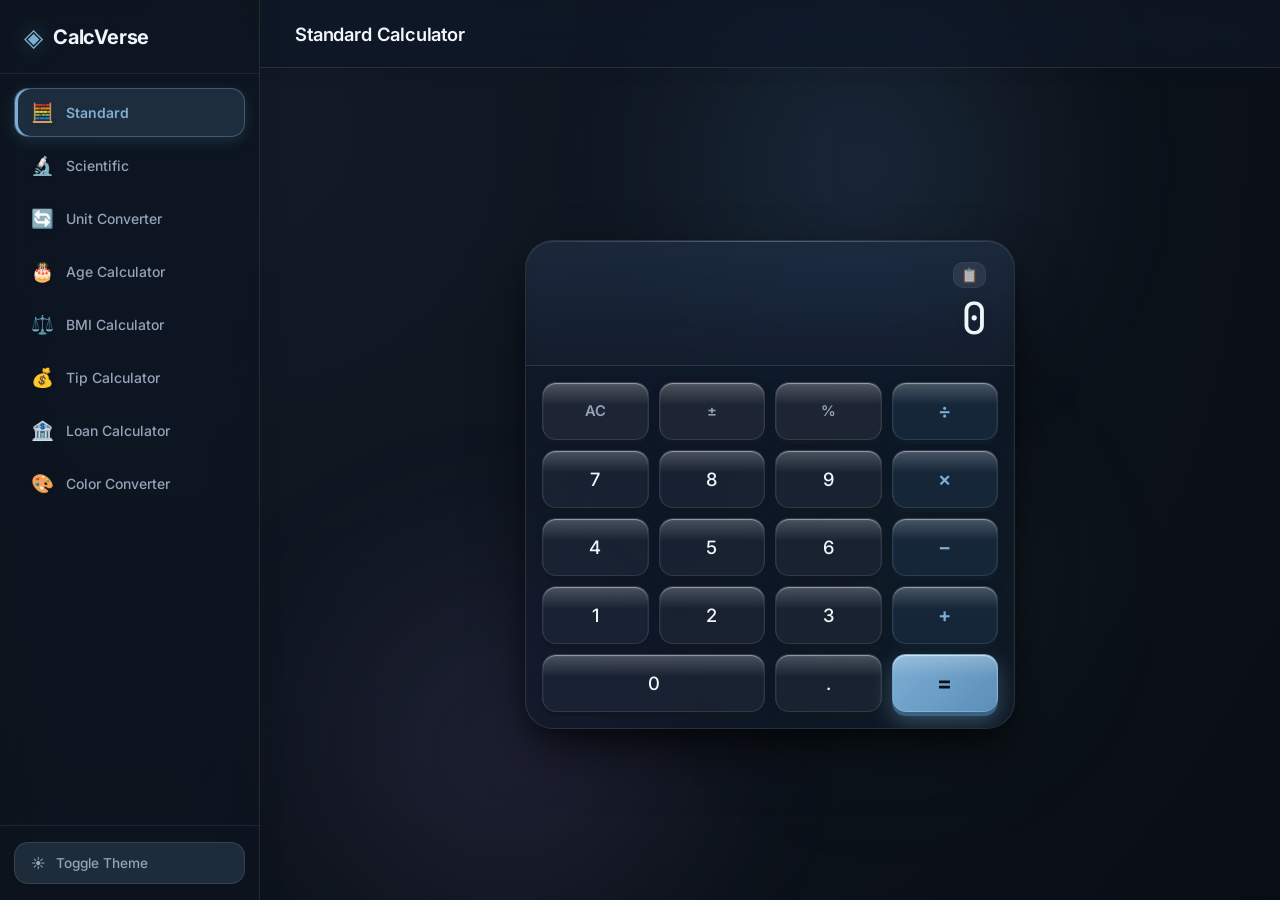
==== commit a52deba2: "Add click-to-copy result with 3D glass toast notifications" ====
--- a/calculator/index.html
+++ b/calculator/index.html
@@ -89,8 +89,11 @@
       <!-- ─── STANDARD CALCULATOR ─── -->
       <section class="tool-panel active" id="tool-standard">
         <div class="calc-card">
-          <div class="calc-display">
-            <div class="calc-history" id="std-history"></div>
+          <div class="calc-display" data-copy-target="std-display" title="Click to copy result">
+            <div class="calc-display-header">
+              <div class="calc-history" id="std-history"></div>
+              <button class="copy-display-btn" aria-label="Copy result" title="Copy result">📋</button>
+            </div>
             <div class="calc-current" id="std-display">0</div>
           </div>
           <div class="calc-keypad">
@@ -124,8 +127,11 @@
       <!-- ─── SCIENTIFIC CALCULATOR ─── -->
       <section class="tool-panel" id="tool-scientific">
         <div class="calc-card calc-card-wide">
-          <div class="calc-display">
-            <div class="calc-history" id="sci-history"></div>
+          <div class="calc-display" data-copy-target="sci-display" title="Click to copy result">
+            <div class="calc-display-header">
+              <div class="calc-history" id="sci-history"></div>
+              <button class="copy-display-btn" aria-label="Copy result" title="Copy result">📋</button>
+            </div>
             <div class="calc-current" id="sci-display">0</div>
           </div>
           <div class="calc-keypad scientific-keypad">
@@ -410,6 +416,9 @@
     </div>
   </main>
 
+  <!-- 3D Glass Floating Toast Notification -->
+  <div class="toast-container" id="toast-container" aria-live="polite"></div>
+
   <div class="overlay" id="overlay"></div>
 
   <script src="app.js"></script>
--- a/calculator/style.css
+++ b/calculator/style.css
@@ -509,7 +509,7 @@
 
 /* ─── 3D Recessed Display Screen ─── */
 .calc-display {
-  padding: 1.75rem 1.75rem 1.25rem;
+  padding: 1.25rem 1.75rem 1.25rem;
   min-height: 125px;
   display: flex;
   flex-direction: column;
@@ -519,9 +519,48 @@
   border-bottom: 1px solid var(--glass-border-subtle);
   box-shadow: inset 0 3px 10px rgba(0, 0, 0, 0.08);
   position: relative;
+  cursor: pointer;
+  transition: background var(--transition);
+}
+.calc-display:hover {
+  background: linear-gradient(180deg, rgba(108, 155, 207, 0.18) 0%, rgba(255, 255, 255, 0.05) 100%);
+}
+
+.calc-display-header {
+  width: 100%;
+  display: flex;
+  align-items: center;
+  justify-content: space-between;
+  gap: 0.5rem;
+  margin-bottom: 0.25rem;
+}
+
+.copy-display-btn {
+  background: rgba(255, 255, 255, 0.12);
+  border: 1px solid var(--glass-border-subtle);
+  border-radius: var(--radius-sm);
+  padding: 0.25rem 0.45rem;
+  font-size: 0.85rem;
+  cursor: pointer;
+  color: var(--text-muted);
+  opacity: 0.7;
+  transition: all var(--transition);
+  display: flex;
+  align-items: center;
+  justify-content: center;
+}
+.copy-display-btn:hover {
+  opacity: 1;
+  background: var(--accent-soft);
+  color: var(--accent);
+  transform: scale(1.1);
+}
+.calc-display:hover .copy-display-btn {
+  opacity: 1;
 }
 
 .calc-history {
+  flex: 1;
   font-size: 0.88rem;
   color: var(--text-muted);
   min-height: 1.25em;
@@ -1283,3 +1322,53 @@
   background: var(--accent-soft);
   color: var(--accent);
 }
+
+/* ═══════════════════════════════════════════════════════════
+   3D GLASS TOAST NOTIFICATION
+   ═══════════════════════════════════════════════════════════ */
+.toast-container {
+  position: fixed;
+  bottom: 2rem;
+  left: 50%;
+  transform: translateX(-50%);
+  z-index: 1000;
+  display: flex;
+  flex-direction: column;
+  gap: 0.5rem;
+  pointer-events: none;
+}
+
+.toast-message {
+  pointer-events: auto;
+  background: var(--bg-card);
+  backdrop-filter: blur(20px) saturate(190%);
+  -webkit-backdrop-filter: blur(20px) saturate(190%);
+  color: var(--text-primary);
+  border: 1px solid var(--glass-border);
+  box-shadow: 0 10px 30px rgba(0, 0, 0, 0.2), inset 0 1px 1px rgba(255, 255, 255, 0.4);
+  padding: 0.75rem 1.4rem;
+  border-radius: var(--radius-lg);
+  font-size: 0.9rem;
+  font-weight: 600;
+  display: flex;
+  align-items: center;
+  gap: 0.6rem;
+  animation: toastIn 0.3s cubic-bezier(0.16, 1, 0.3, 1) forwards;
+  transition: opacity 0.3s ease, transform 0.3s ease;
+}
+
+.toast-message.toast-out {
+  opacity: 0;
+  transform: translateY(12px) scale(0.95);
+}
+
+@keyframes toastIn {
+  from {
+    opacity: 0;
+    transform: translateY(16px) scale(0.9);
+  }
+  to {
+    opacity: 1;
+    transform: translateY(0) scale(1);
+  }
+}
